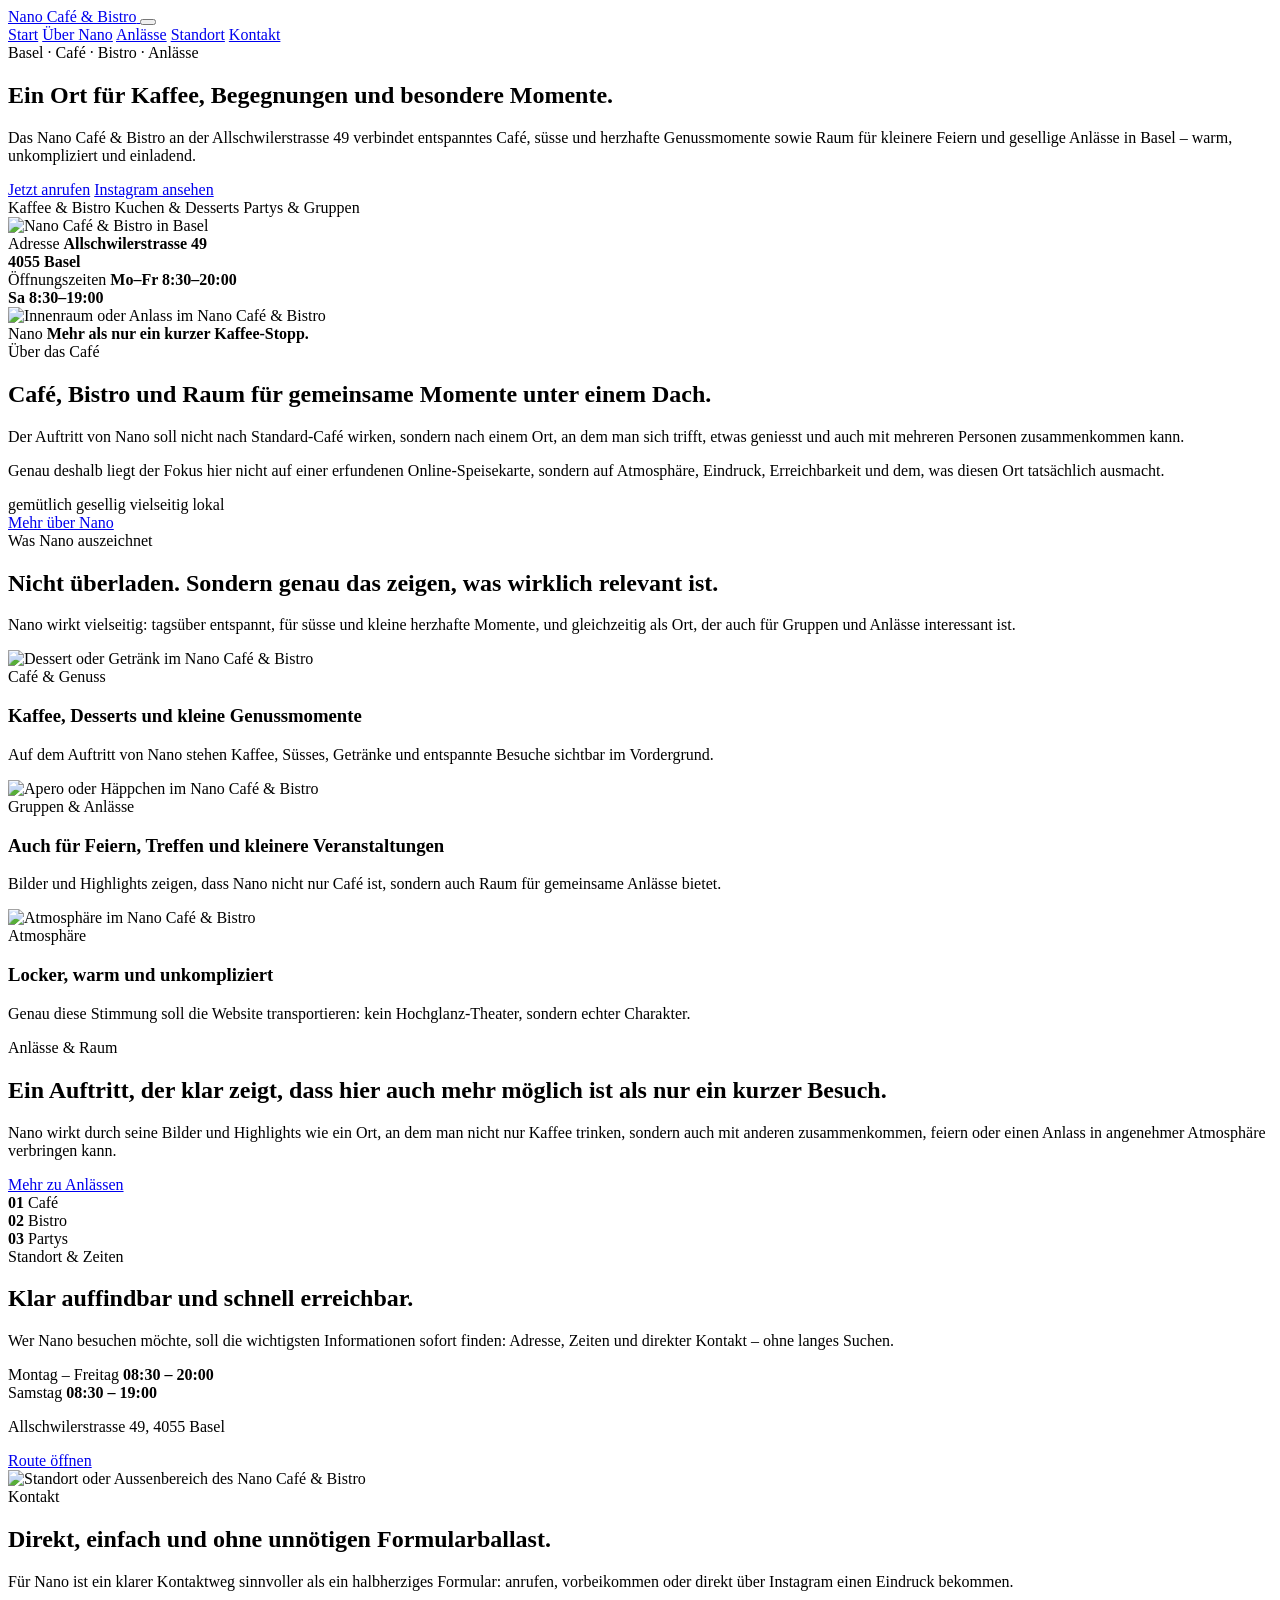
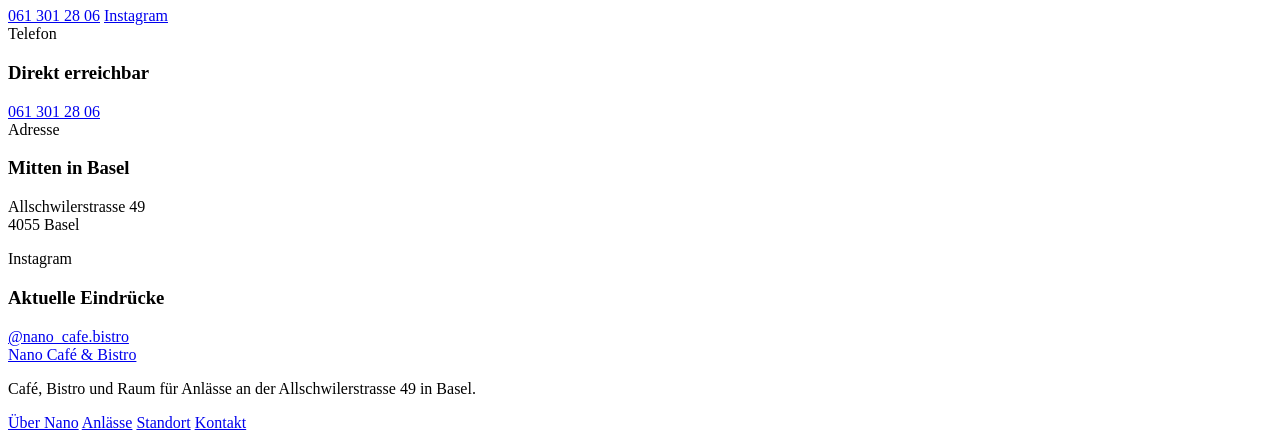
==== index.html @ 384fc97f "Create index.html" ====
<!DOCTYPE html>
<html lang="de">
<head>
  <meta charset="UTF-8" />
  <meta name="viewport" content="width=device-width, initial-scale=1.0" />
  <title>Nano Café & Bistro Basel</title>
  <meta
    name="description"
    content="Nano Café & Bistro in Basel – Café, Bistro, Desserts und Raum für Anlässe an der Allschwilerstrasse 49."
  />
  <link rel="stylesheet" href="./style.css" />
</head>
<body>
  <header class="site-header">
    <div class="container nav-shell">
      <a href="./index.html" class="brand">
        <span class="brand-dot"></span>
        <span>Nano Café & Bistro</span>
      </a>

      <button class="nav-toggle" aria-label="Navigation öffnen" aria-expanded="false">
        <span></span>
        <span></span>
      </button>

      <nav class="site-nav">
        <a href="./index.html" class="active">Start</a>
        <a href="./about.html">Über Nano</a>
        <a href="./menu.html">Anlässe</a>
        <a href="#location">Standort</a>
        <a href="#contact">Kontakt</a>
      </nav>
    </div>
  </header>

  <main>
    <section class="hero hero-nano">
      <div class="hero-glow glow-left"></div>
      <div class="hero-glow glow-right"></div>

      <div class="container hero-grid">
        <div class="hero-copy">
          <span class="eyebrow reveal" data-reveal="fade-up">Basel · Café · Bistro · Anlässe</span>

          <h1 class="reveal" data-reveal="fade-up" data-delay="80">
            Ein Ort für Kaffee, Begegnungen und besondere Momente.
          </h1>

          <p class="hero-text reveal" data-reveal="fade-up" data-delay="160">
            Das Nano Café & Bistro an der Allschwilerstrasse 49 verbindet entspanntes Café,
            süsse und herzhafte Genussmomente sowie Raum für kleinere Feiern und gesellige Anlässe
            in Basel – warm, unkompliziert und einladend.
          </p>

          <div class="hero-actions reveal" data-reveal="fade-up" data-delay="240">
            <a href="tel:+41613012806" class="btn btn-primary">Jetzt anrufen</a>
            <a href="https://www.instagram.com/nano_cafe.bistro/" target="_blank" rel="noopener noreferrer" class="btn btn-secondary">Instagram ansehen</a>
          </div>

          <div class="hero-tags">
            <span class="hero-tag reveal" data-reveal="fade-up" data-delay="320">Kaffee & Bistro</span>
            <span class="hero-tag reveal" data-reveal="fade-up" data-delay="390">Kuchen & Desserts</span>
            <span class="hero-tag reveal" data-reveal="fade-up" data-delay="460">Partys & Gruppen</span>
          </div>
        </div>

        <div class="hero-stage reveal" data-reveal="soft-scale">
          <div class="hero-stage-main">
            <img src="./images/hero.jpg" alt="Nano Café & Bistro in Basel" />
          </div>

          <div class="hero-float hero-float-top reveal" data-reveal="fade-up" data-delay="220">
            <span class="mini-label">Adresse</span>
            <strong>Allschwilerstrasse 49<br />4055 Basel</strong>
          </div>

          <div class="hero-float hero-float-bottom reveal" data-reveal="fade-up" data-delay="320">
            <span class="mini-label">Öffnungszeiten</span>
            <strong>Mo–Fr 8:30–20:00<br />Sa 8:30–19:00</strong>
          </div>
        </div>
      </div>
    </section>

    <section class="section">
      <div class="container split-grid">
        <div class="media-stack reveal" data-reveal="wipe-up">
          <div class="media-frame media-frame-large">
            <img src="./images/about.jpg" alt="Innenraum oder Anlass im Nano Café & Bistro" />
          </div>
          <div class="media-card">
            <span class="mini-label">Nano</span>
            <strong>Mehr als nur ein kurzer Kaffee-Stopp.</strong>
          </div>
        </div>

        <div class="section-copy">
          <span class="section-label reveal" data-reveal="fade-up">Über das Café</span>
          <h2 class="reveal" data-reveal="fade-up" data-delay="80">
            Café, Bistro und Raum für gemeinsame Momente unter einem Dach.
          </h2>

          <p class="reveal" data-reveal="fade-up" data-delay="160">
            Der Auftritt von Nano soll nicht nach Standard-Café wirken, sondern nach einem Ort,
            an dem man sich trifft, etwas geniesst und auch mit mehreren Personen zusammenkommen kann.
          </p>

          <p class="reveal" data-reveal="fade-up" data-delay="240">
            Genau deshalb liegt der Fokus hier nicht auf einer erfundenen Online-Speisekarte,
            sondern auf Atmosphäre, Eindruck, Erreichbarkeit und dem, was diesen Ort tatsächlich ausmacht.
          </p>

          <div class="tag-row">
            <span class="tag reveal" data-reveal="fade-up" data-delay="300">gemütlich</span>
            <span class="tag reveal" data-reveal="fade-up" data-delay="360">gesellig</span>
            <span class="tag reveal" data-reveal="fade-up" data-delay="420">vielseitig</span>
            <span class="tag reveal" data-reveal="fade-up" data-delay="480">lokal</span>
          </div>

          <a href="./about.html" class="text-link reveal" data-reveal="fade-up" data-delay="540">Mehr über Nano</a>
        </div>
      </div>
    </section>

    <section class="section section-soft">
      <div class="container">
        <div class="section-head">
          <span class="section-label reveal" data-reveal="fade-up">Was Nano auszeichnet</span>
          <h2 class="reveal" data-reveal="fade-up" data-delay="80">
            Nicht überladen. Sondern genau das zeigen, was wirklich relevant ist.
          </h2>
          <p class="reveal" data-reveal="fade-up" data-delay="160">
            Nano wirkt vielseitig: tagsüber entspannt, für süsse und kleine herzhafte Momente,
            und gleichzeitig als Ort, der auch für Gruppen und Anlässe interessant ist.
          </p>
        </div>

        <div class="feature-grid">
          <article class="feature-card reveal" data-reveal="fade-up" data-delay="60">
            <div class="feature-image">
              <img src="./images/menu-1.jpg" alt="Dessert oder Getränk im Nano Café & Bistro" />
            </div>
            <div class="feature-body">
              <span class="mini-label">Café & Genuss</span>
              <h3>Kaffee, Desserts und kleine Genussmomente</h3>
              <p>
                Auf dem Auftritt von Nano stehen Kaffee, Süsses, Getränke und entspannte Besuche sichtbar im Vordergrund.
              </p>
            </div>
          </article>

          <article class="feature-card feature-card-large reveal" data-reveal="fade-up" data-delay="160">
            <div class="feature-image">
              <img src="./images/menu-2.jpg" alt="Apero oder Häppchen im Nano Café & Bistro" />
            </div>
            <div class="feature-body">
              <span class="mini-label">Gruppen & Anlässe</span>
              <h3>Auch für Feiern, Treffen und kleinere Veranstaltungen</h3>
              <p>
                Bilder und Highlights zeigen, dass Nano nicht nur Café ist, sondern auch Raum für gemeinsame Anlässe bietet.
              </p>
            </div>
          </article>

          <article class="feature-card reveal" data-reveal="fade-up" data-delay="260">
            <div class="feature-image">
              <img src="./images/menu-3.jpg" alt="Atmosphäre im Nano Café & Bistro" />
            </div>
            <div class="feature-body">
              <span class="mini-label">Atmosphäre</span>
              <h3>Locker, warm und unkompliziert</h3>
              <p>
                Genau diese Stimmung soll die Website transportieren: kein Hochglanz-Theater, sondern echter Charakter.
              </p>
            </div>
          </article>
        </div>
      </div>
    </section>

    <section class="section">
      <div class="container editorial-panel reveal" data-reveal="wipe-up">
        <div class="editorial-copy">
          <span class="section-label">Anlässe & Raum</span>
          <h2>Ein Auftritt, der klar zeigt, dass hier auch mehr möglich ist als nur ein kurzer Besuch.</h2>
          <p>
            Nano wirkt durch seine Bilder und Highlights wie ein Ort, an dem man nicht nur Kaffee trinken,
            sondern auch mit anderen zusammenkommen, feiern oder einen Anlass in angenehmer Atmosphäre verbringen kann.
          </p>
          <a href="./menu.html" class="btn btn-primary">Mehr zu Anlässen</a>
        </div>

        <div class="editorial-stats">
          <div class="stat-box">
            <strong>01</strong>
            <span>Café</span>
          </div>
          <div class="stat-box">
            <strong>02</strong>
            <span>Bistro</span>
          </div>
          <div class="stat-box">
            <strong>03</strong>
            <span>Partys</span>
          </div>
        </div>
      </div>
    </section>

    <section class="section section-dark" id="location">
      <div class="container location-grid">
        <div class="location-copy">
          <span class="section-label light reveal" data-reveal="fade-up">Standort & Zeiten</span>
          <h2 class="reveal" data-reveal="fade-up" data-delay="80">
            Klar auffindbar und schnell erreichbar.
          </h2>

          <p class="reveal" data-reveal="fade-up" data-delay="160">
            Wer Nano besuchen möchte, soll die wichtigsten Informationen sofort finden:
            Adresse, Zeiten und direkter Kontakt – ohne langes Suchen.
          </p>

          <div class="hours-card reveal" data-reveal="fade-up" data-delay="240">
            <div class="hours-row">
              <span>Montag – Freitag</span>
              <strong>08:30 – 20:00</strong>
            </div>
            <div class="hours-row">
              <span>Samstag</span>
              <strong>08:30 – 19:00</strong>
            </div>
          </div>

          <p class="location-address reveal" data-reveal="fade-up" data-delay="320">
            Allschwilerstrasse 49, 4055 Basel
          </p>

          <div class="hero-actions reveal" data-reveal="fade-up" data-delay="400">
            <a
              href="https://www.google.com/maps/search/?api=1&query=Allschwilerstrasse%2049%2C%204055%20Basel"
              target="_blank"
              rel="noopener noreferrer"
              class="btn btn-secondary btn-light"
            >
              Route öffnen
            </a>
          </div>
        </div>

        <div class="location-media reveal" data-reveal="wipe-up">
          <img src="./images/location.jpg" alt="Standort oder Aussenbereich des Nano Café & Bistro" />
        </div>
      </div>
    </section>

    <section class="section" id="contact">
      <div class="container contact-grid">
        <div class="section-copy">
          <span class="section-label reveal" data-reveal="fade-up">Kontakt</span>
          <h2 class="reveal" data-reveal="fade-up" data-delay="80">
            Direkt, einfach und ohne unnötigen Formularballast.
          </h2>

          <p class="reveal" data-reveal="fade-up" data-delay="160">
            Für Nano ist ein klarer Kontaktweg sinnvoller als ein halbherziges Formular:
            anrufen, vorbeikommen oder direkt über Instagram einen Eindruck bekommen.
          </p>

          <div class="hero-actions reveal" data-reveal="fade-up" data-delay="240">
            <a href="tel:+41613012806" class="btn btn-primary">061 301 28 06</a>
            <a href="https://www.instagram.com/nano_cafe.bistro/" target="_blank" rel="noopener noreferrer" class="btn btn-secondary">Instagram</a>
          </div>
        </div>

        <div class="contact-boxes">
          <article class="contact-box reveal" data-reveal="fade-up" data-delay="100">
            <span class="mini-label">Telefon</span>
            <h3>Direkt erreichbar</h3>
            <a href="tel:+41613012806">061 301 28 06</a>
          </article>

          <article class="contact-box reveal" data-reveal="fade-up" data-delay="200">
            <span class="mini-label">Adresse</span>
            <h3>Mitten in Basel</h3>
            <p>Allschwilerstrasse 49<br />4055 Basel</p>
          </article>

          <article class="contact-box reveal" data-reveal="fade-up" data-delay="300">
            <span class="mini-label">Instagram</span>
            <h3>Aktuelle Eindrücke</h3>
            <a href="https://www.instagram.com/nano_cafe.bistro/" target="_blank" rel="noopener noreferrer">@nano_cafe.bistro</a>
          </article>
        </div>
      </div>
    </section>
  </main>

  <footer class="site-footer">
    <div class="container footer-grid">
      <div>
        <a href="./index.html" class="brand footer-brand">
          <span class="brand-dot"></span>
          <span>Nano Café & Bistro</span>
        </a>
        <p>
          Café, Bistro und Raum für Anlässe an der Allschwilerstrasse 49 in Basel.
        </p>
      </div>

      <div class="footer-links">
        <a href="./about.html">Über Nano</a>
        <a href="./menu.html">Anlässe</a>
        <a href="#location">Standort</a>
        <a href="#contact">Kontakt</a>
      </div>
    </div>
  </footer>

  <script src="./script.js"></script>
</body>
</html>
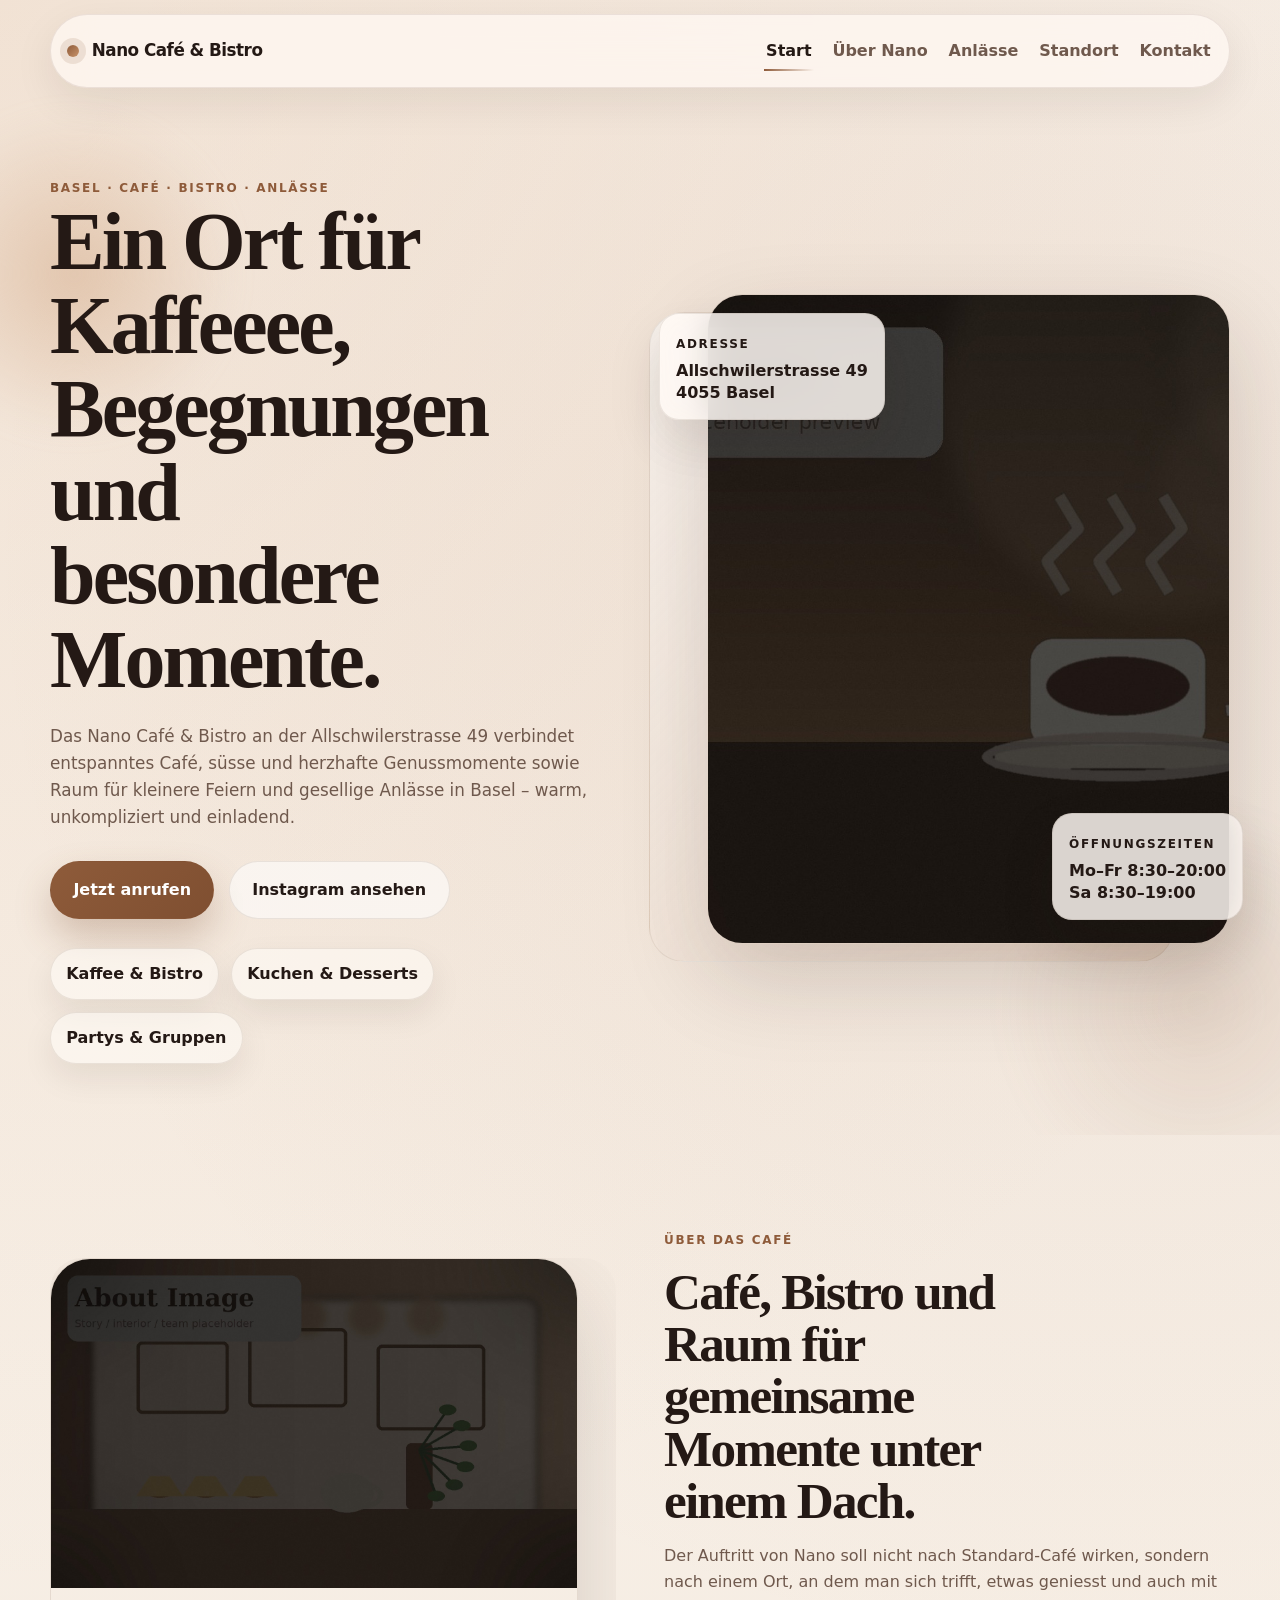
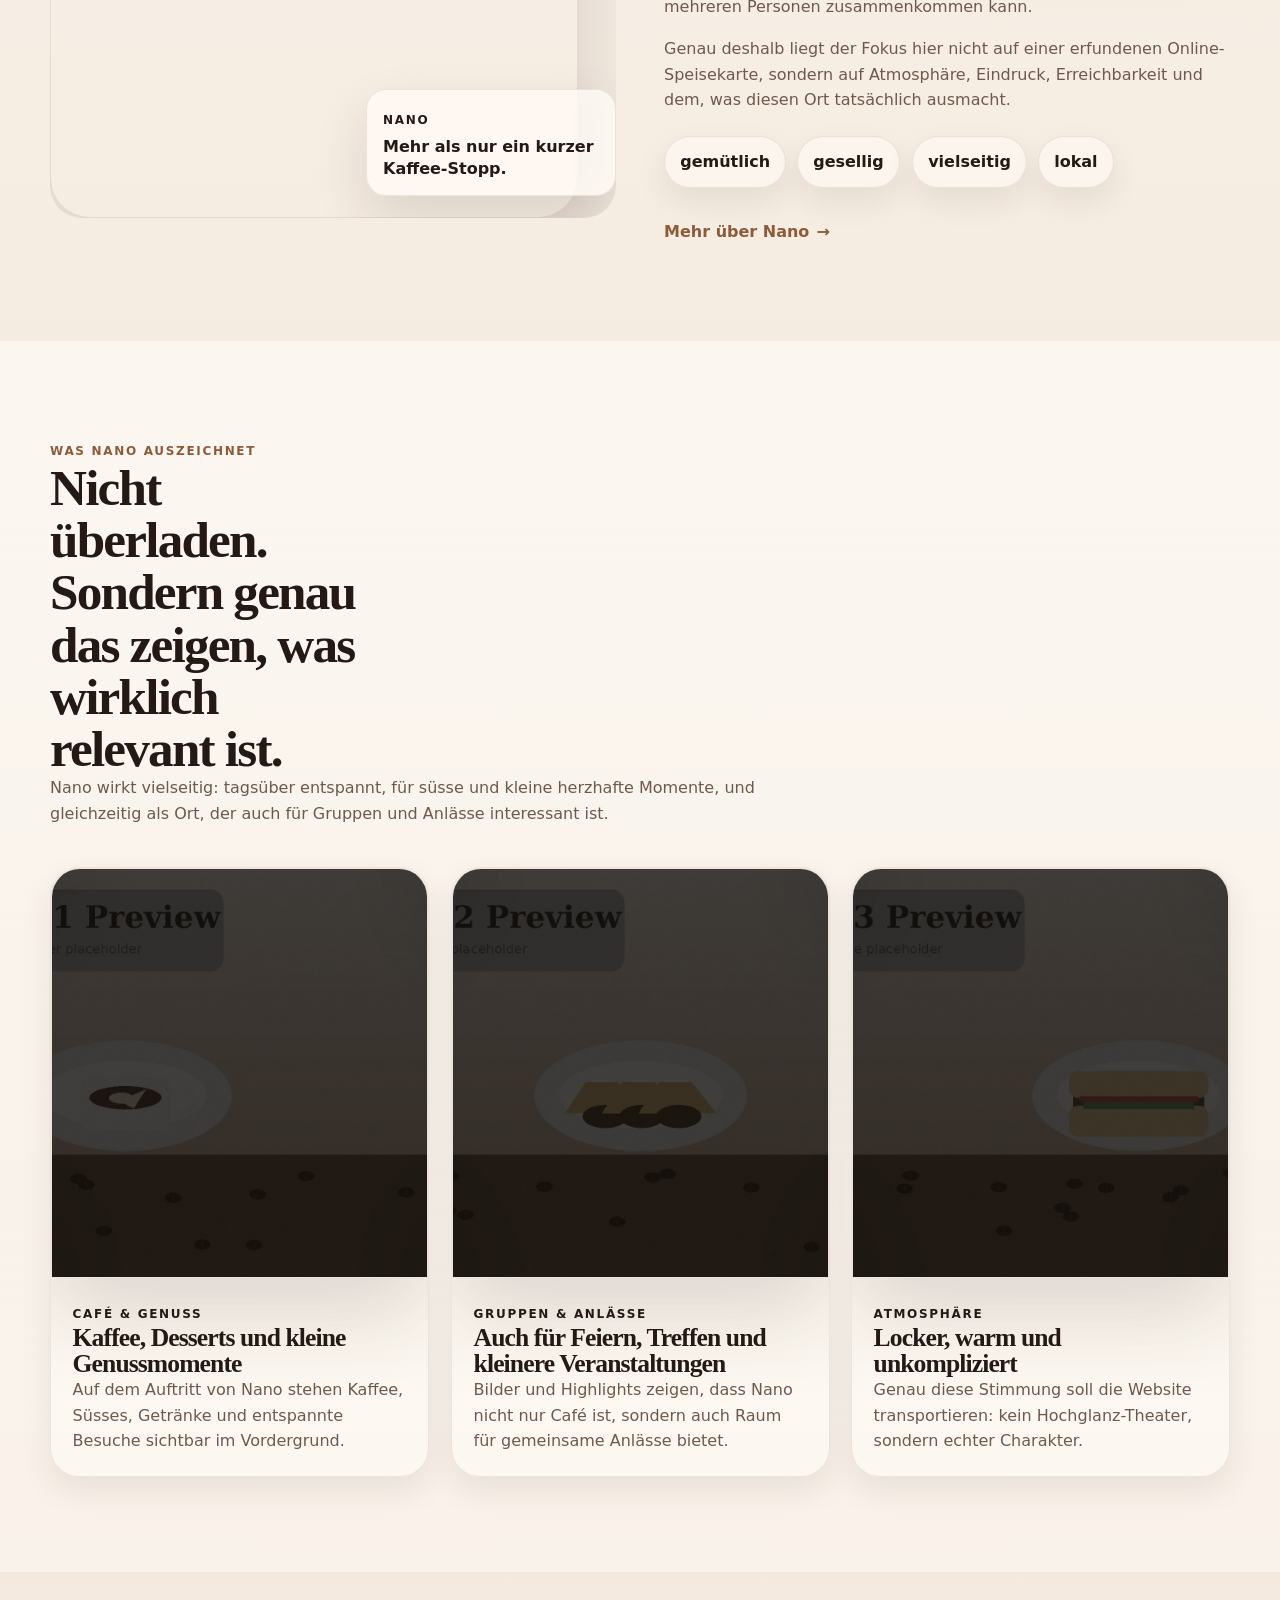
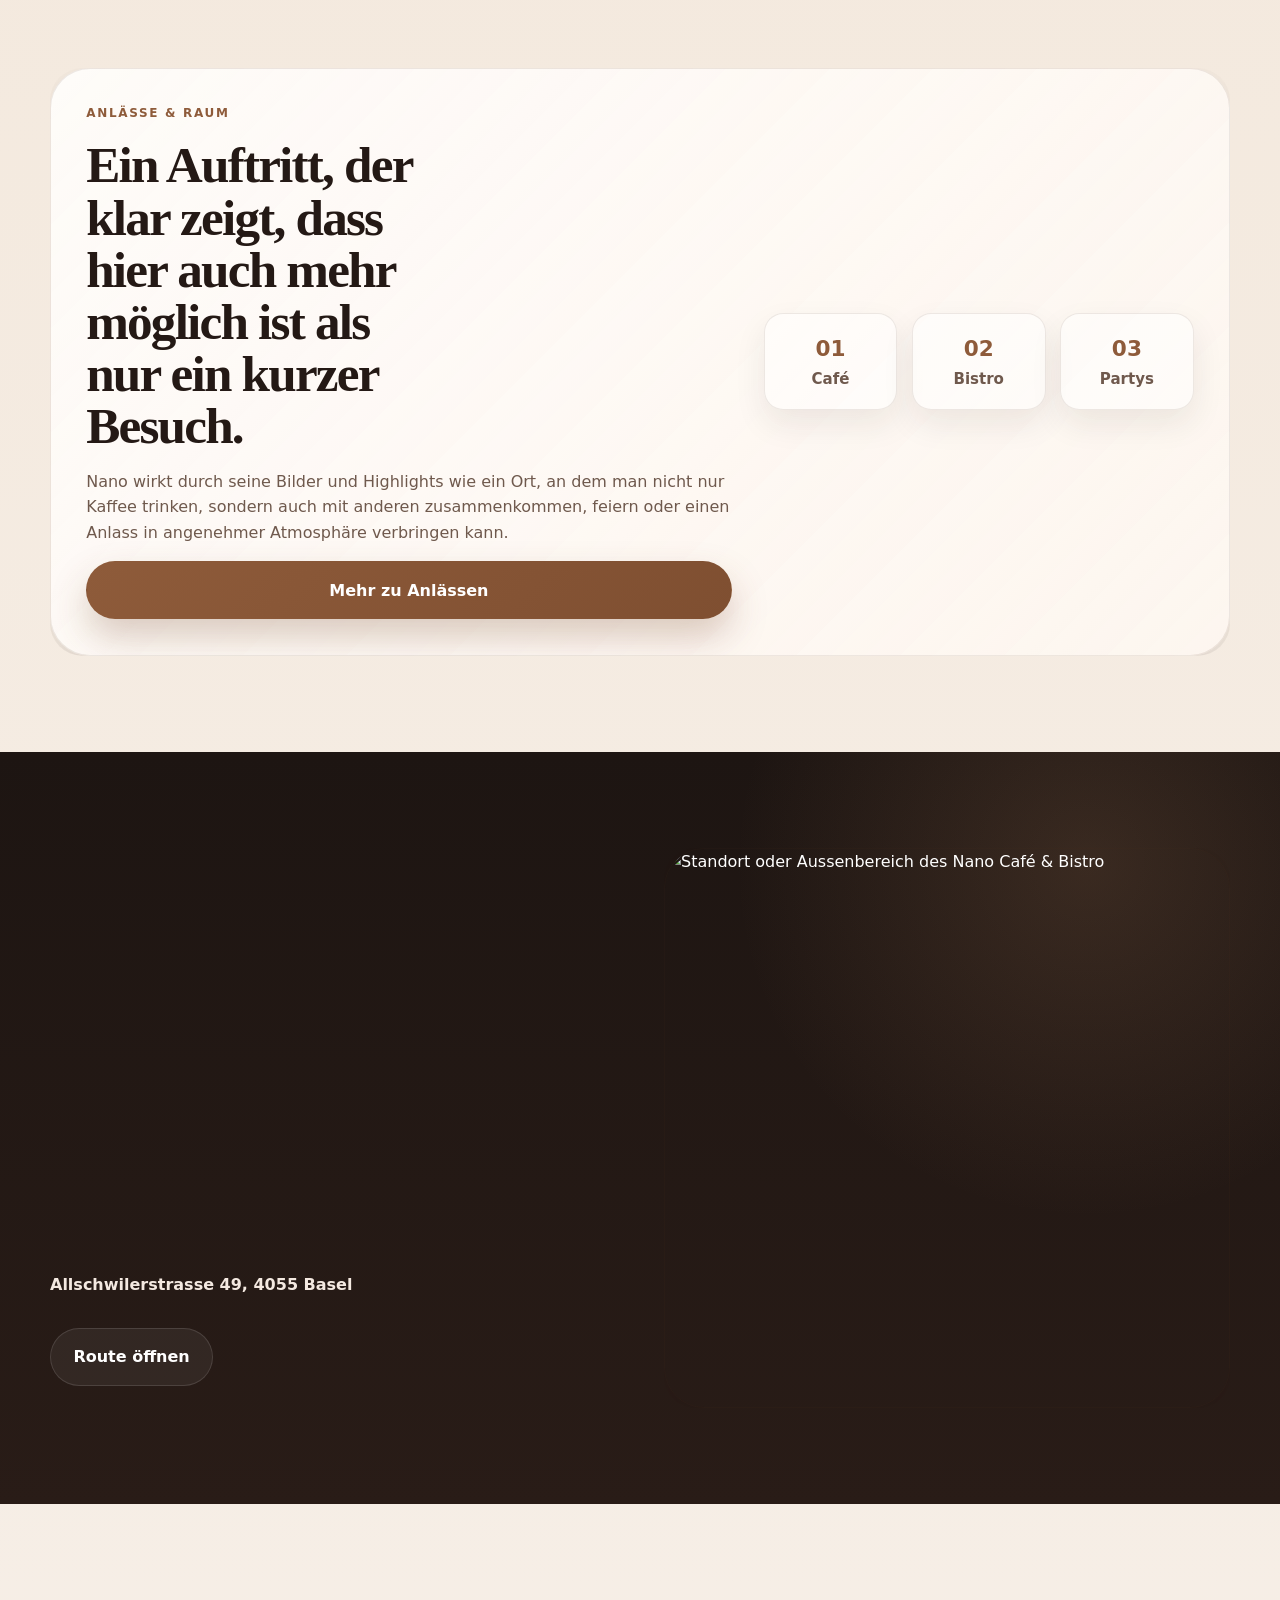
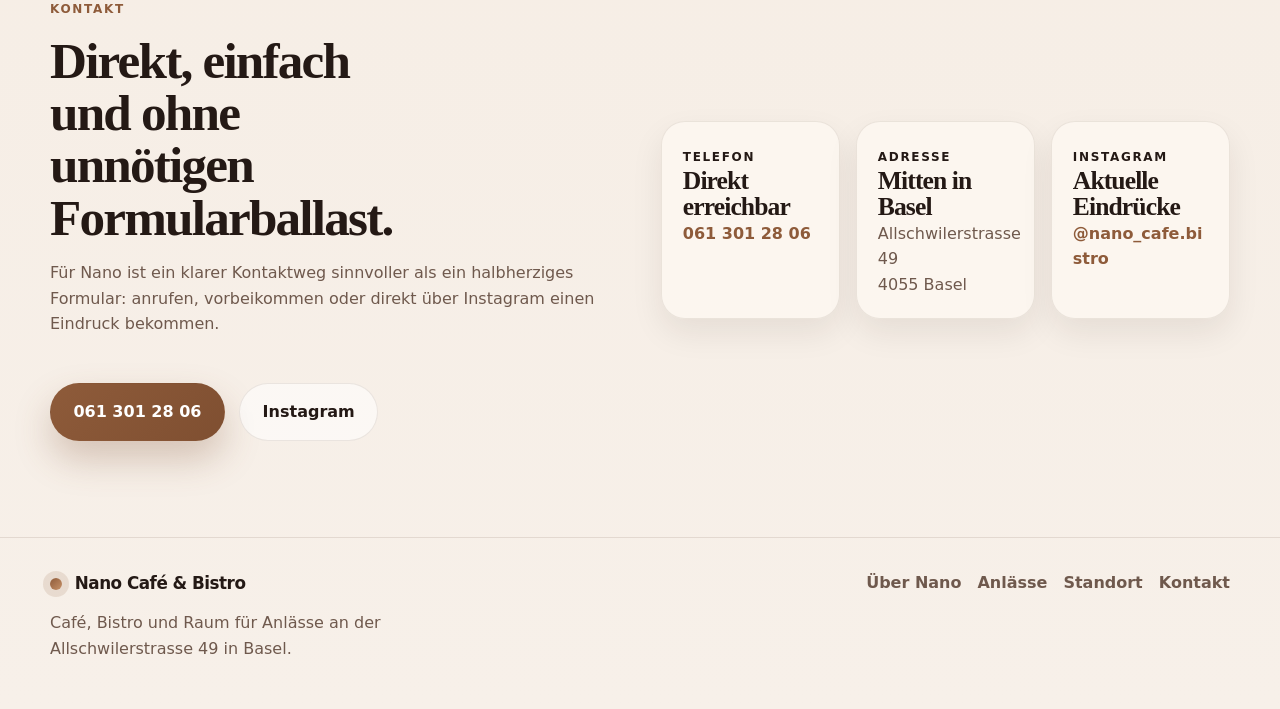
==== commit 98b3c52b: "Update index.html" ====
--- a/index.html
+++ b/index.html
@@ -43,7 +43,7 @@
           <span class="eyebrow reveal" data-reveal="fade-up">Basel · Café · Bistro · Anlässe</span>
 
           <h1 class="reveal" data-reveal="fade-up" data-delay="80">
-            Ein Ort für Kaffee, Begegnungen und besondere Momente.
+            Ein Ort für Kaffeeee, Begegnungen und besondere Momente.
           </h1>
 
           <p class="hero-text reveal" data-reveal="fade-up" data-delay="160">
--- a/style.css
+++ b/style.css
@@ -0,0 +1,931 @@
+:root {
+  --bg: #f5eee7;
+  --bg-soft: #efe2d5;
+  --surface: rgba(255, 249, 244, 0.72);
+  --surface-strong: rgba(255, 252, 248, 0.92);
+  --surface-dark: #1d1512;
+  --surface-dark-2: #291c17;
+  --text: #241915;
+  --text-soft: #6f594d;
+  --text-light: rgba(255, 244, 238, 0.88);
+  --line: rgba(82, 51, 35, 0.12);
+  --line-strong: rgba(82, 51, 35, 0.2);
+  --accent: #8e5b3a;
+  --accent-2: #c79269;
+  --accent-3: #efd4bd;
+  --white: #ffffff;
+  --shadow-sm: 0 14px 32px rgba(43, 24, 16, 0.08);
+  --shadow-md: 0 24px 54px rgba(43, 24, 16, 0.12);
+  --shadow-lg: 0 34px 90px rgba(43, 24, 16, 0.16);
+  --radius-sm: 1rem;
+  --radius-md: 1.4rem;
+  --radius-lg: 2rem;
+  --radius-xl: 2.5rem;
+  --container: 1180px;
+  --ease: cubic-bezier(.22, .61, .36, 1);
+}
+
+*,
+*::before,
+*::after {
+  box-sizing: border-box;
+}
+
+html {
+  scroll-behavior: smooth;
+}
+
+body {
+  margin: 0;
+  font-family: Inter, system-ui, -apple-system, BlinkMacSystemFont, "Segoe UI", sans-serif;
+  color: var(--text);
+  background:
+    radial-gradient(circle at top left, rgba(219, 180, 147, 0.3), transparent 28%),
+    radial-gradient(circle at 86% 10%, rgba(151, 93, 57, 0.1), transparent 22%),
+    linear-gradient(180deg, #fbf6f0 0%, #f3e8dc 48%, #f7f0e9 100%);
+  line-height: 1.6;
+  overflow-x: hidden;
+}
+
+img {
+  display: block;
+  max-width: 100%;
+}
+
+a {
+  color: inherit;
+  text-decoration: none;
+}
+
+button {
+  font: inherit;
+}
+
+.container {
+  width: min(calc(100% - 2rem), var(--container));
+  margin-inline: auto;
+}
+
+.section {
+  padding: 6rem 0;
+}
+
+.section-soft {
+  background:
+    linear-gradient(180deg, rgba(255, 255, 255, 0.34), rgba(255, 255, 255, 0.08)),
+    rgba(255, 250, 245, 0.42);
+}
+
+.section-dark {
+  color: var(--white);
+  background:
+    radial-gradient(circle at 85% 15%, rgba(199, 146, 105, 0.16), transparent 28%),
+    linear-gradient(180deg, var(--surface-dark) 0%, var(--surface-dark-2) 100%);
+}
+
+h1,
+h2,
+h3 {
+  margin: 0;
+  font-family: Georgia, "Times New Roman", serif;
+  letter-spacing: -0.035em;
+  line-height: 1.02;
+}
+
+h1 {
+  font-size: clamp(3rem, 6.4vw, 5.9rem);
+  max-width: 10ch;
+}
+
+h2 {
+  font-size: clamp(2.1rem, 4vw, 3.3rem);
+  max-width: 13ch;
+}
+
+h3 {
+  font-size: clamp(1.25rem, 2vw, 1.65rem);
+}
+
+p {
+  margin: 0;
+  color: var(--text-soft);
+}
+
+.section-dark p {
+  color: var(--text-light);
+}
+
+.eyebrow,
+.section-label,
+.mini-label {
+  display: inline-flex;
+  align-items: center;
+  gap: 0.5rem;
+  text-transform: uppercase;
+  letter-spacing: 0.14em;
+  font-weight: 800;
+  font-size: 0.75rem;
+}
+
+.eyebrow,
+.section-label {
+  color: var(--accent);
+}
+
+.section-label.light {
+  color: var(--accent-3);
+}
+
+.text-link {
+  display: inline-flex;
+  align-items: center;
+  gap: 0.45rem;
+  margin-top: 0.95rem;
+  font-weight: 700;
+  color: var(--accent);
+  transition: gap 220ms var(--ease), color 220ms var(--ease);
+}
+
+.text-link::after {
+  content: "→";
+}
+
+.text-link:hover {
+  gap: 0.7rem;
+}
+
+.site-header {
+  position: sticky;
+  top: 0;
+  z-index: 1000;
+  padding-top: 0.85rem;
+}
+
+.nav-shell {
+  position: relative;
+  display: flex;
+  align-items: center;
+  justify-content: space-between;
+  gap: 1rem;
+  min-height: 74px;
+  padding: 0.9rem 1rem;
+  background: rgba(255, 249, 243, 0.74);
+  border: 1px solid rgba(88, 56, 39, 0.1);
+  border-radius: 999px;
+  backdrop-filter: blur(18px);
+  box-shadow: 0 14px 40px rgba(43, 24, 16, 0.08);
+  transition: background 220ms var(--ease), box-shadow 220ms var(--ease), border-color 220ms var(--ease);
+}
+
+.site-header.is-scrolled .nav-shell {
+  background: rgba(255, 249, 243, 0.9);
+  box-shadow: 0 18px 44px rgba(43, 24, 16, 0.12);
+  border-color: rgba(88, 56, 39, 0.14);
+}
+
+.brand {
+  display: inline-flex;
+  align-items: center;
+  gap: 0.8rem;
+  font-weight: 800;
+  letter-spacing: -0.03em;
+  font-size: 1.05rem;
+  flex-shrink: 0;
+}
+
+.brand-dot {
+  width: 12px;
+  height: 12px;
+  border-radius: 999px;
+  background: linear-gradient(135deg, var(--accent), var(--accent-2));
+  box-shadow: 0 0 0 7px rgba(142, 91, 58, 0.14);
+}
+
+.site-nav {
+  display: flex;
+  align-items: center;
+  gap: 1rem;
+}
+
+.site-nav a {
+  position: relative;
+  padding: 0.35rem 0.15rem;
+  color: var(--text-soft);
+  font-weight: 600;
+  transition: color 220ms var(--ease);
+}
+
+.site-nav a::after {
+  content: "";
+  position: absolute;
+  left: 0;
+  right: 0;
+  bottom: -0.15rem;
+  height: 2px;
+  background: linear-gradient(90deg, var(--accent), transparent);
+  transform: scaleX(0);
+  transform-origin: left;
+  transition: transform 260ms var(--ease);
+}
+
+.site-nav a:hover,
+.site-nav a.active {
+  color: var(--text);
+}
+
+.site-nav a:hover::after,
+.site-nav a.active::after {
+  transform: scaleX(1);
+}
+
+.nav-toggle {
+  display: none;
+  width: 48px;
+  height: 48px;
+  border-radius: 999px;
+  border: 1px solid rgba(82, 51, 35, 0.12);
+  background: rgba(255, 255, 255, 0.55);
+  align-items: center;
+  justify-content: center;
+  flex-direction: column;
+  gap: 5px;
+  cursor: pointer;
+}
+
+.nav-toggle span {
+  width: 18px;
+  height: 2px;
+  background: var(--text);
+  transition: transform 240ms var(--ease), opacity 240ms var(--ease);
+}
+
+.nav-toggle.is-active span:first-child {
+  transform: translateY(3.5px) rotate(45deg);
+}
+
+.nav-toggle.is-active span:last-child {
+  transform: translateY(-3.5px) rotate(-45deg);
+}
+
+.hero {
+  position: relative;
+  padding: 5.4rem 0 4.5rem;
+  overflow: clip;
+}
+
+.hero-glow {
+  position: absolute;
+  border-radius: 999px;
+  filter: blur(14px);
+  pointer-events: none;
+}
+
+.glow-left {
+  width: 340px;
+  height: 340px;
+  top: 1rem;
+  left: -6rem;
+  background: radial-gradient(circle, rgba(214, 175, 143, 0.58), transparent 68%);
+}
+
+.glow-right {
+  width: 420px;
+  height: 420px;
+  right: -8rem;
+  bottom: -5rem;
+  background: radial-gradient(circle, rgba(142, 91, 58, 0.14), transparent 68%);
+}
+
+.hero-grid,
+.split-grid,
+.location-grid,
+.contact-grid {
+  display: grid;
+  grid-template-columns: repeat(2, minmax(0, 1fr));
+  gap: 2.4rem;
+  align-items: center;
+}
+
+.hero-text {
+  max-width: 64ch;
+  margin-top: 1.4rem;
+  font-size: 1.05rem;
+}
+
+.hero-actions {
+  display: flex;
+  flex-wrap: wrap;
+  gap: 0.9rem;
+  margin-top: 1.9rem;
+}
+
+.btn {
+  position: relative;
+  display: inline-flex;
+  align-items: center;
+  justify-content: center;
+  min-height: 54px;
+  padding: 0.95rem 1.4rem;
+  border-radius: 999px;
+  font-weight: 800;
+  border: 1px solid transparent;
+  overflow: hidden;
+  isolation: isolate;
+  transition:
+    transform 240ms var(--ease),
+    box-shadow 240ms var(--ease),
+    border-color 240ms var(--ease),
+    background 240ms var(--ease);
+}
+
+.btn::before {
+  content: "";
+  position: absolute;
+  inset: 0;
+  z-index: -1;
+  transform: translateX(-100%);
+  transition: transform 420ms var(--ease);
+}
+
+.btn:hover {
+  transform: translateY(-3px) scale(1.03);
+}
+
+.btn:hover::before {
+  transform: translateX(0);
+}
+
+.btn-primary {
+  color: var(--white);
+  background: linear-gradient(135deg, var(--accent) 0%, #7f4f31 100%);
+  box-shadow: 0 18px 36px rgba(127, 79, 49, 0.28);
+}
+
+.btn-primary::before {
+  background: linear-gradient(135deg, #b2734a 0%, #8a5534 100%);
+}
+
+.btn-primary:hover {
+  box-shadow: 0 24px 44px rgba(127, 79, 49, 0.34);
+}
+
+.btn-secondary {
+  color: var(--text);
+  background: rgba(255, 255, 255, 0.56);
+  border-color: rgba(82, 51, 35, 0.1);
+  backdrop-filter: blur(12px);
+}
+
+.btn-secondary::before {
+  background: linear-gradient(135deg, rgba(199, 146, 105, 0.28), rgba(255, 255, 255, 0.45));
+}
+
+.btn-light {
+  color: var(--white);
+  background: rgba(255, 255, 255, 0.06);
+  border-color: rgba(255, 255, 255, 0.12);
+}
+
+.btn-light::before {
+  background: linear-gradient(135deg, rgba(239, 212, 189, 0.14), rgba(255, 255, 255, 0.08));
+}
+
+.hero-tags {
+  display: flex;
+  flex-wrap: wrap;
+  gap: 0.75rem;
+  margin-top: 1.8rem;
+}
+
+.hero-tag,
+.tag {
+  padding: 0.75rem 0.95rem;
+  border-radius: 999px;
+  background: rgba(255, 251, 247, 0.58);
+  border: 1px solid rgba(82, 51, 35, 0.1);
+  box-shadow: var(--shadow-sm);
+  font-weight: 700;
+}
+
+.hero-stage {
+  position: relative;
+  min-height: 650px;
+}
+
+.hero-stage-main {
+  position: absolute;
+  inset: 0 0 0 3rem;
+  overflow: hidden;
+  border-radius: 2.2rem;
+  box-shadow: var(--shadow-lg);
+  border: 1px solid rgba(82, 51, 35, 0.1);
+}
+
+.hero-stage-main img {
+  width: 100%;
+  height: 100%;
+  object-fit: cover;
+  transition: transform 850ms var(--ease);
+}
+
+.hero-stage:hover .hero-stage-main img {
+  transform: scale(1.05);
+}
+
+.hero-stage::before {
+  content: "";
+  position: absolute;
+  inset: 1.1rem 3.5rem -1.1rem -0.6rem;
+  border-radius: 2.2rem;
+  background: linear-gradient(135deg, rgba(255, 255, 255, 0.55), rgba(199, 146, 105, 0.16));
+  border: 1px solid rgba(82, 51, 35, 0.08);
+  z-index: -1;
+}
+
+.hero-float,
+.media-card {
+  position: absolute;
+  max-width: 250px;
+  padding: 1rem 1rem 0.95rem;
+  border-radius: 1.25rem;
+  background: rgba(255, 250, 245, 0.84);
+  border: 1px solid rgba(82, 51, 35, 0.1);
+  backdrop-filter: blur(16px);
+  box-shadow: var(--shadow-md);
+}
+
+.hero-float strong,
+.media-card strong {
+  display: block;
+  margin-top: 0.3rem;
+  line-height: 1.35;
+}
+
+.hero-float-top {
+  top: 1.2rem;
+  left: 0;
+}
+
+.hero-float-bottom {
+  right: -0.8rem;
+  bottom: 1.5rem;
+}
+
+.section-head {
+  max-width: 760px;
+  margin-bottom: 2.5rem;
+}
+
+.split-grid {
+  gap: 3rem;
+}
+
+.media-stack {
+  position: relative;
+  padding-right: 2.4rem;
+}
+
+.media-frame,
+.location-media,
+.feature-image {
+  overflow: hidden;
+  border-radius: var(--radius-xl);
+  box-shadow: var(--shadow-lg);
+  border: 1px solid rgba(82, 51, 35, 0.1);
+}
+
+.media-frame-large {
+  min-height: 560px;
+}
+
+.media-frame img,
+.location-media img,
+.feature-image img {
+  width: 100%;
+  height: 100%;
+  object-fit: cover;
+  transition: transform 800ms var(--ease);
+}
+
+.media-card {
+  right: 0;
+  bottom: 1.4rem;
+  width: min(260px, 78%);
+}
+
+.section-copy {
+  display: grid;
+  gap: 1rem;
+}
+
+.tag-row {
+  display: flex;
+  flex-wrap: wrap;
+  gap: 0.7rem;
+  margin-top: 0.45rem;
+}
+
+.feature-grid {
+  display: grid;
+  grid-template-columns: repeat(3, minmax(0, 1fr));
+  gap: 1.35rem;
+}
+
+.feature-card,
+.contact-box {
+  position: relative;
+  overflow: hidden;
+  background: rgba(255, 250, 245, 0.64);
+  border: 1px solid rgba(82, 51, 35, 0.1);
+  box-shadow: var(--shadow-sm);
+  transition:
+    transform 320ms var(--ease),
+    box-shadow 320ms var(--ease),
+    border-color 320ms var(--ease),
+    background 320ms var(--ease);
+}
+
+.feature-card::after,
+.contact-box::after {
+  content: "";
+  position: absolute;
+  inset: auto -25% -45% -25%;
+  height: 160px;
+  background: radial-gradient(circle, rgba(199, 146, 105, 0.26), transparent 65%);
+  opacity: 0;
+  transition: opacity 320ms var(--ease);
+  pointer-events: none;
+}
+
+.feature-card:hover,
+.contact-box:hover {
+  transform: translateY(-10px) scale(1.02);
+  box-shadow: var(--shadow-lg);
+  border-color: rgba(82, 51, 35, 0.18);
+  background: rgba(255, 252, 248, 0.92);
+}
+
+.feature-card:hover::after,
+.contact-box:hover::after {
+  opacity: 1;
+}
+
+.feature-card:hover .feature-image img {
+  transform: scale(1.08);
+}
+
+.feature-card {
+  border-radius: 1.8rem;
+}
+
+.feature-card-large {
+  transform: translateY(-14px);
+}
+
+.feature-card-large:hover {
+  transform: translateY(-20px) scale(1.025);
+}
+
+.feature-image {
+  aspect-ratio: 4 / 4.35;
+  border-radius: 1.8rem 1.8rem 0 0;
+}
+
+.feature-body {
+  padding: 1.35rem;
+}
+
+.feature-body-only {
+  min-height: 100%;
+  display: grid;
+  align-content: center;
+  gap: 0.65rem;
+}
+
+.editorial-panel {
+  display: grid;
+  grid-template-columns: 1.2fr 0.8fr;
+  gap: 2rem;
+  align-items: center;
+  padding: 2.2rem;
+  border-radius: var(--radius-xl);
+  background:
+    linear-gradient(135deg, rgba(255, 255, 255, 0.62), rgba(255, 247, 239, 0.42)),
+    rgba(255, 250, 245, 0.68);
+  border: 1px solid rgba(82, 51, 35, 0.1);
+  box-shadow: var(--shadow-md);
+}
+
+.editorial-copy {
+  display: grid;
+  gap: 1rem;
+}
+
+.editorial-stats {
+  display: grid;
+  grid-template-columns: repeat(3, minmax(0, 1fr));
+  gap: 0.9rem;
+}
+
+.stat-box {
+  padding: 1.1rem 0.9rem;
+  border-radius: 1.2rem;
+  background: rgba(255, 255, 255, 0.5);
+  border: 1px solid rgba(82, 51, 35, 0.1);
+  text-align: center;
+  box-shadow: var(--shadow-sm);
+}
+
+.stat-box strong {
+  display: block;
+  font-size: 1.35rem;
+  color: var(--accent);
+}
+
+.stat-box span {
+  color: var(--text-soft);
+  font-weight: 700;
+  font-size: 0.94rem;
+}
+
+.location-grid {
+  gap: 3rem;
+}
+
+.location-media {
+  min-height: 560px;
+}
+
+.location-media:hover img {
+  transform: scale(1.06);
+}
+
+.hours-card {
+  margin-top: 0.5rem;
+  padding: 1.3rem;
+  border-radius: 1.4rem;
+  background: rgba(255, 255, 255, 0.06);
+  border: 1px solid rgba(255, 255, 255, 0.1);
+  box-shadow: inset 0 1px 0 rgba(255, 255, 255, 0.04);
+}
+
+.hours-row {
+  display: flex;
+  align-items: center;
+  justify-content: space-between;
+  gap: 1rem;
+  padding: 0.82rem 0;
+  border-bottom: 1px solid rgba(255, 255, 255, 0.08);
+}
+
+.hours-row:last-child {
+  border-bottom: 0;
+}
+
+.location-address {
+  margin-top: 0.8rem;
+  color: rgba(255, 244, 236, 0.95) !important;
+  font-weight: 700;
+}
+
+.contact-grid {
+  gap: 2.6rem;
+}
+
+.contact-boxes {
+  display: grid;
+  grid-template-columns: repeat(3, minmax(0, 1fr));
+  gap: 1rem;
+}
+
+.contact-box {
+  min-height: 190px;
+  padding: 1.3rem;
+  border-radius: 1.5rem;
+}
+
+.contact-box a {
+  font-weight: 800;
+  color: var(--accent);
+  word-break: break-word;
+}
+
+.page-hero {
+  padding: 7rem 0 3rem;
+}
+
+.page-hero-inner {
+  max-width: 780px;
+  display: grid;
+  gap: 1rem;
+}
+
+.site-footer {
+  padding: 2rem 0 3rem;
+  border-top: 1px solid var(--line);
+}
+
+.footer-grid {
+  display: flex;
+  justify-content: space-between;
+  gap: 2rem;
+  align-items: flex-start;
+}
+
+.footer-grid p {
+  max-width: 42ch;
+  margin-top: 0.8rem;
+}
+
+.footer-links {
+  display: flex;
+  flex-wrap: wrap;
+  gap: 1rem;
+}
+
+.footer-links a {
+  color: var(--text-soft);
+  font-weight: 600;
+  transition: color 220ms var(--ease);
+}
+
+.footer-links a:hover {
+  color: var(--text);
+}
+
+.reveal {
+  opacity: 0;
+  transform: translateY(30px);
+  filter: blur(8px);
+  transition:
+    opacity 760ms var(--ease),
+    transform 760ms var(--ease),
+    filter 760ms var(--ease),
+    clip-path 860ms var(--ease);
+  transition-delay: var(--delay, 0ms);
+  will-change: transform, opacity, filter;
+}
+
+.reveal.in-view {
+  opacity: 1;
+  transform: none;
+  filter: blur(0);
+}
+
+[data-reveal="fade-up"] {
+  transform: translateY(34px);
+}
+
+[data-reveal="soft-scale"] {
+  transform: translateY(24px) scale(0.96);
+}
+
+[data-reveal="wipe-up"] {
+  transform: translateY(24px);
+  clip-path: inset(18% 0 0 0 round 2rem);
+}
+
+[data-reveal="wipe-up"].in-view {
+  clip-path: inset(0 0 0 0 round 2rem);
+}
+
+@media (max-width: 1020px) {
+  .hero-grid,
+  .split-grid,
+  .location-grid,
+  .contact-grid,
+  .feature-grid,
+  .editorial-panel {
+    grid-template-columns: 1fr;
+  }
+
+  .hero-stage {
+    min-height: 520px;
+  }
+
+  .hero-stage-main {
+    inset: 0;
+  }
+
+  .hero-stage::before {
+    inset: 1rem -0.8rem -0.8rem 1rem;
+  }
+
+  .feature-card-large {
+    transform: none;
+  }
+
+  .feature-card-large:hover {
+    transform: translateY(-10px) scale(1.02);
+  }
+
+  .contact-boxes,
+  .editorial-stats {
+    grid-template-columns: 1fr;
+  }
+
+  .media-stack {
+    padding-right: 0;
+  }
+
+  .media-card,
+  .hero-float {
+    position: static;
+    max-width: none;
+    margin-top: 1rem;
+  }
+
+  .media-frame-large,
+  .location-media {
+    min-height: 460px;
+  }
+}
+
+@media (max-width: 760px) {
+  .nav-toggle {
+    display: inline-flex;
+  }
+
+  .site-nav {
+    position: absolute;
+    top: calc(100% + 0.75rem);
+    left: 1rem;
+    right: 1rem;
+    display: grid;
+    gap: 0.2rem;
+    padding: 0.75rem;
+    background: rgba(255, 249, 243, 0.96);
+    border: 1px solid rgba(82, 51, 35, 0.1);
+    border-radius: 1.2rem;
+    backdrop-filter: blur(16px);
+    box-shadow: 0 18px 42px rgba(43, 24, 16, 0.12);
+    opacity: 0;
+    pointer-events: none;
+    transform: translateY(-10px);
+    transition: opacity 240ms var(--ease), transform 240ms var(--ease);
+  }
+
+  .site-nav.is-open {
+    opacity: 1;
+    pointer-events: auto;
+    transform: translateY(0);
+  }
+
+  .site-nav a {
+    padding: 0.8rem 0.55rem;
+    border-radius: 0.9rem;
+  }
+
+  .site-nav a:hover {
+    background: rgba(142, 91, 58, 0.08);
+  }
+
+  h1 {
+    max-width: 12ch;
+  }
+
+  h2 {
+    max-width: 16ch;
+  }
+
+  .hero {
+    padding-top: 4rem;
+  }
+
+  .hero-stage {
+    min-height: 400px;
+  }
+
+  .footer-grid,
+  .footer-links,
+  .hero-tags,
+  .tag-row {
+    flex-direction: column;
+    align-items: flex-start;
+  }
+
+  .section {
+    padding: 4.7rem 0;
+  }
+}
+
+@media (prefers-reduced-motion: reduce) {
+  html {
+    scroll-behavior: auto;
+  }
+
+  *,
+  *::before,
+  *::after {
+    animation: none !important;
+    transition: none !important;
+  }
+
+  .reveal,
+  .reveal.in-view {
+    opacity: 1 !important;
+    transform: none !important;
+    filter: none !important;
+    clip-path: none !important;
+  }
+}
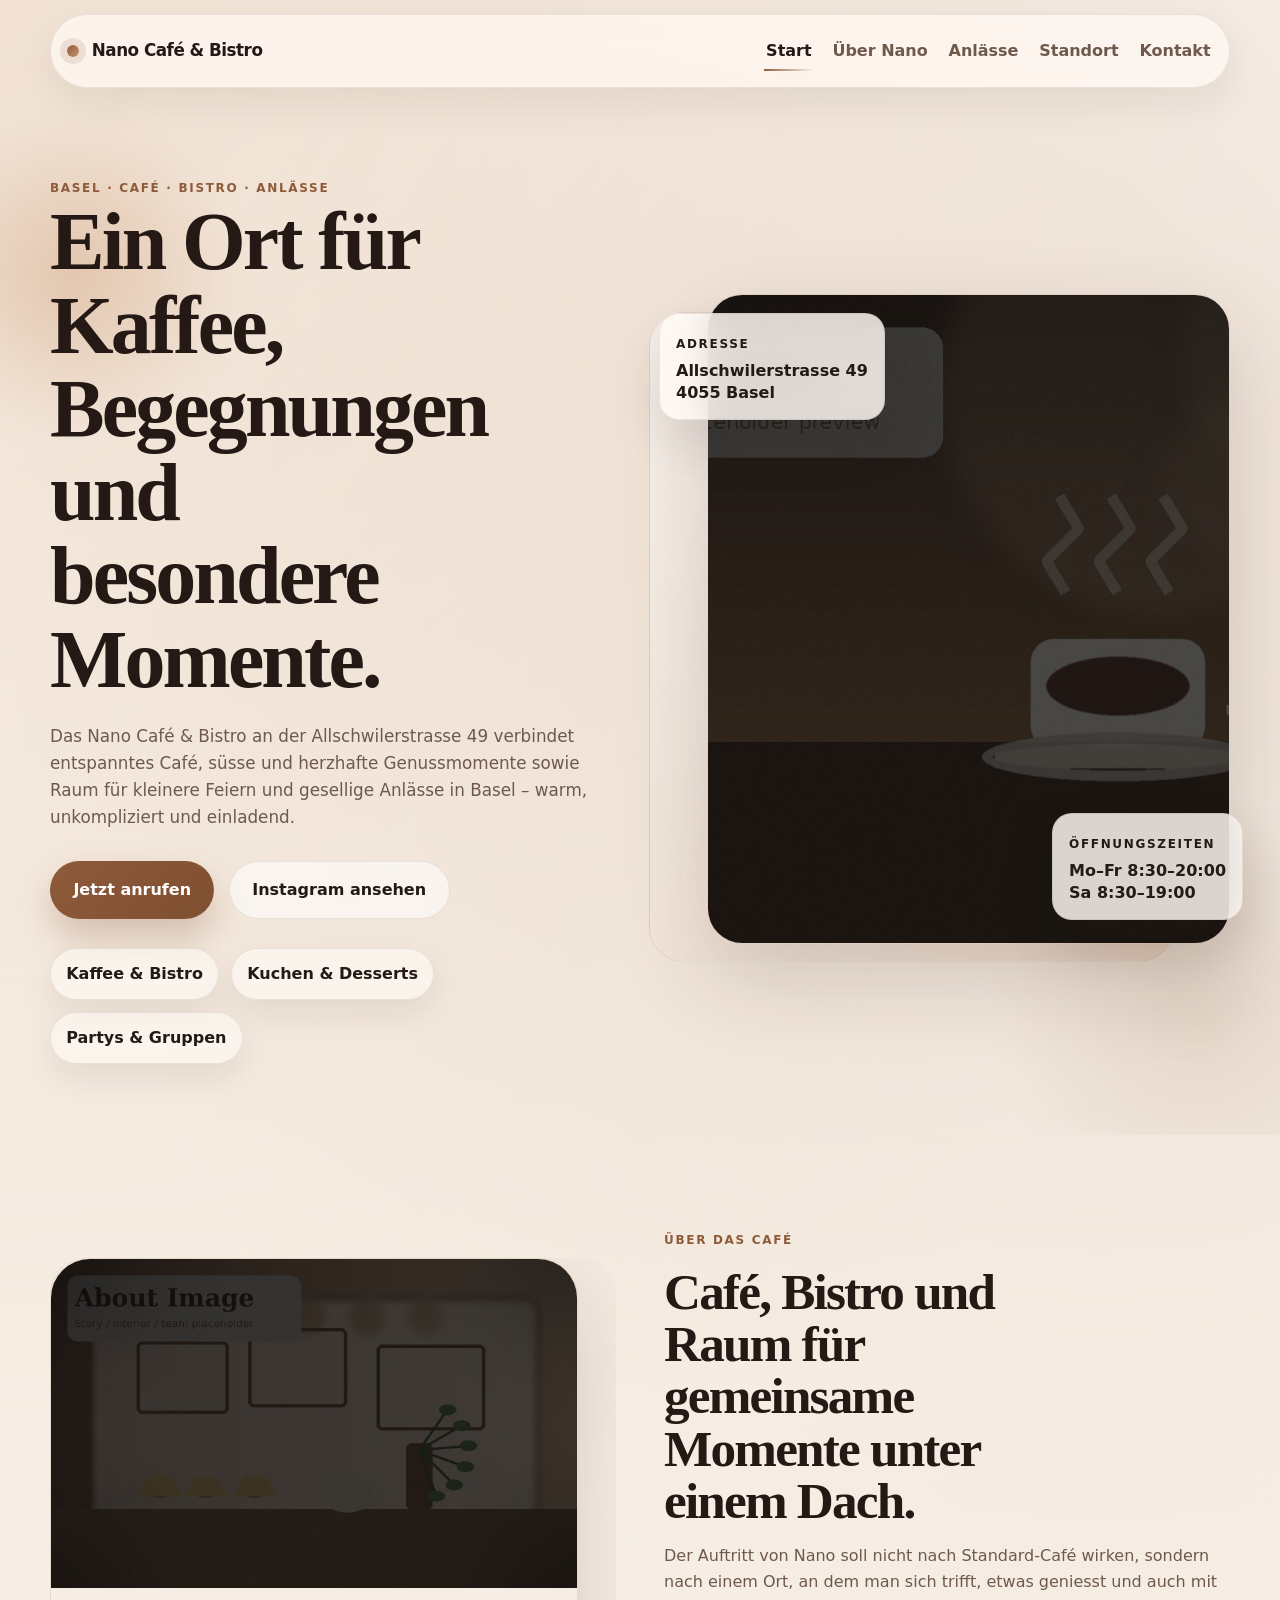
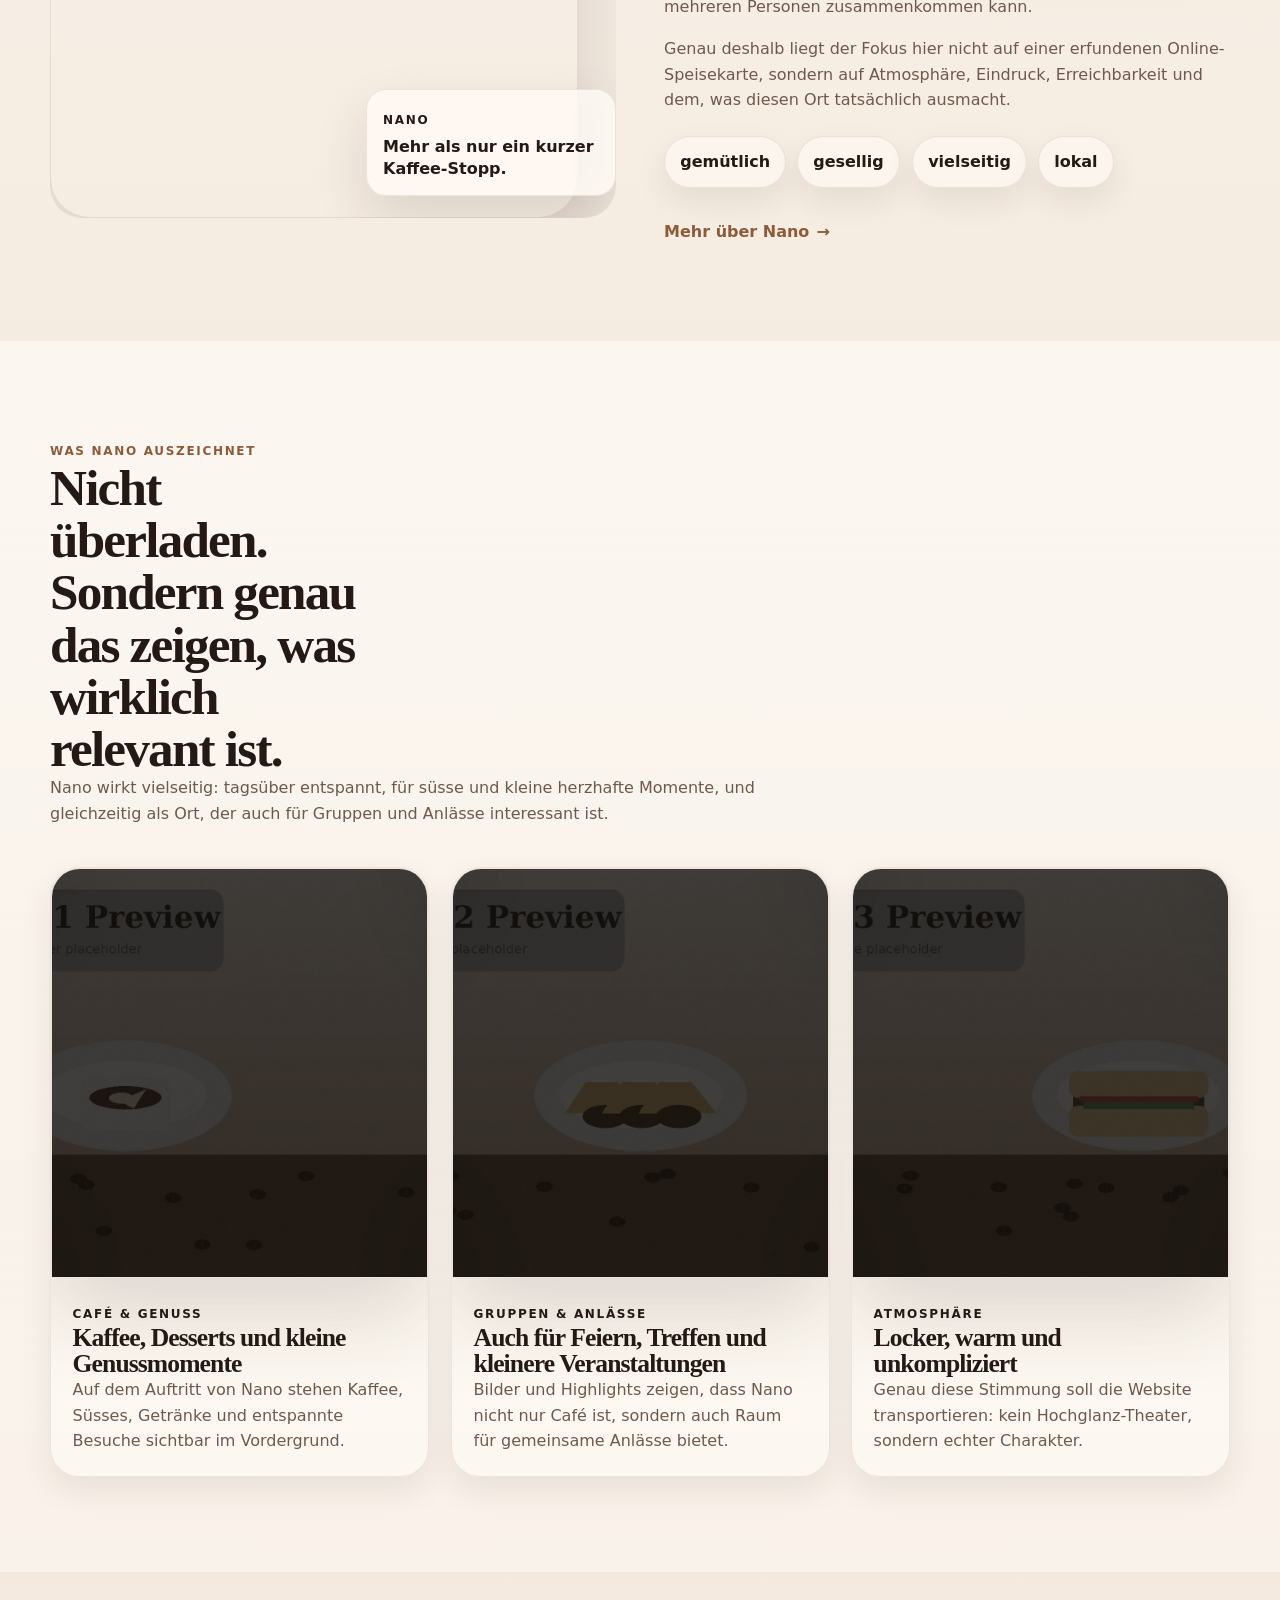
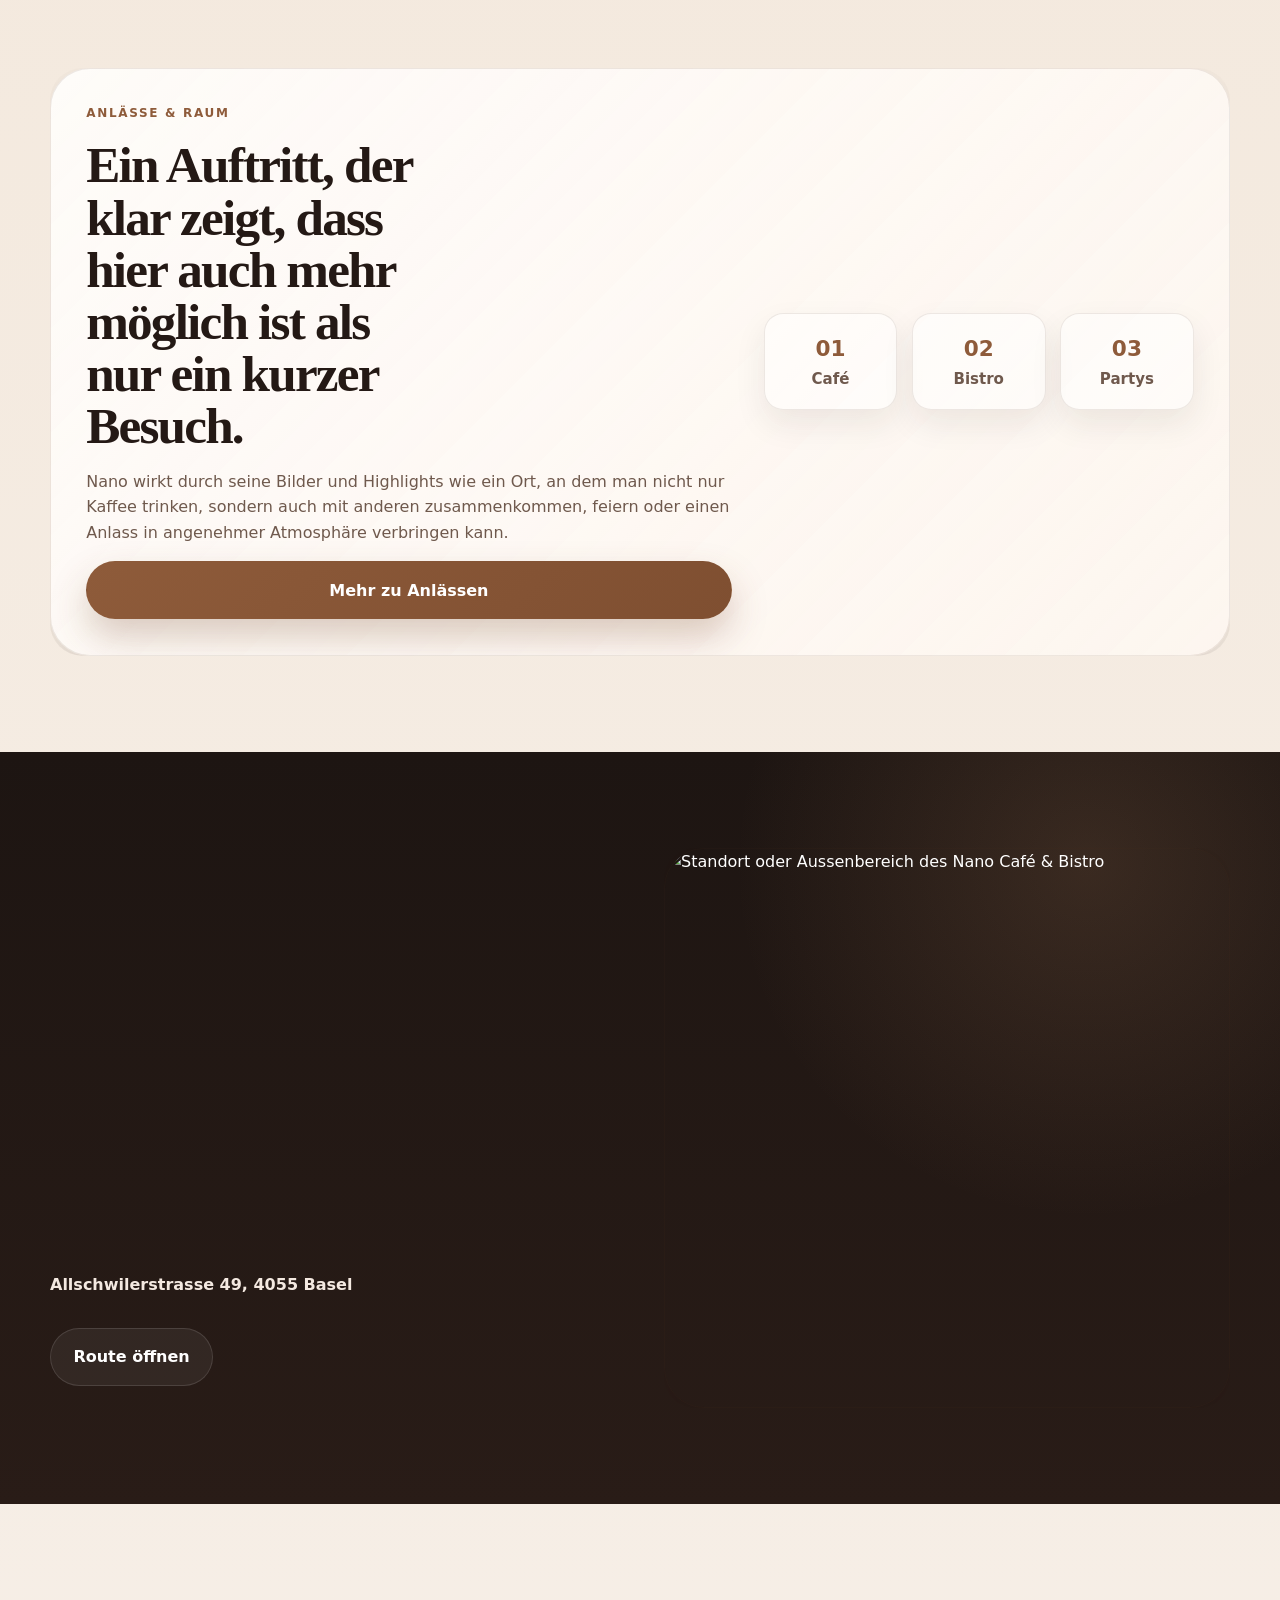
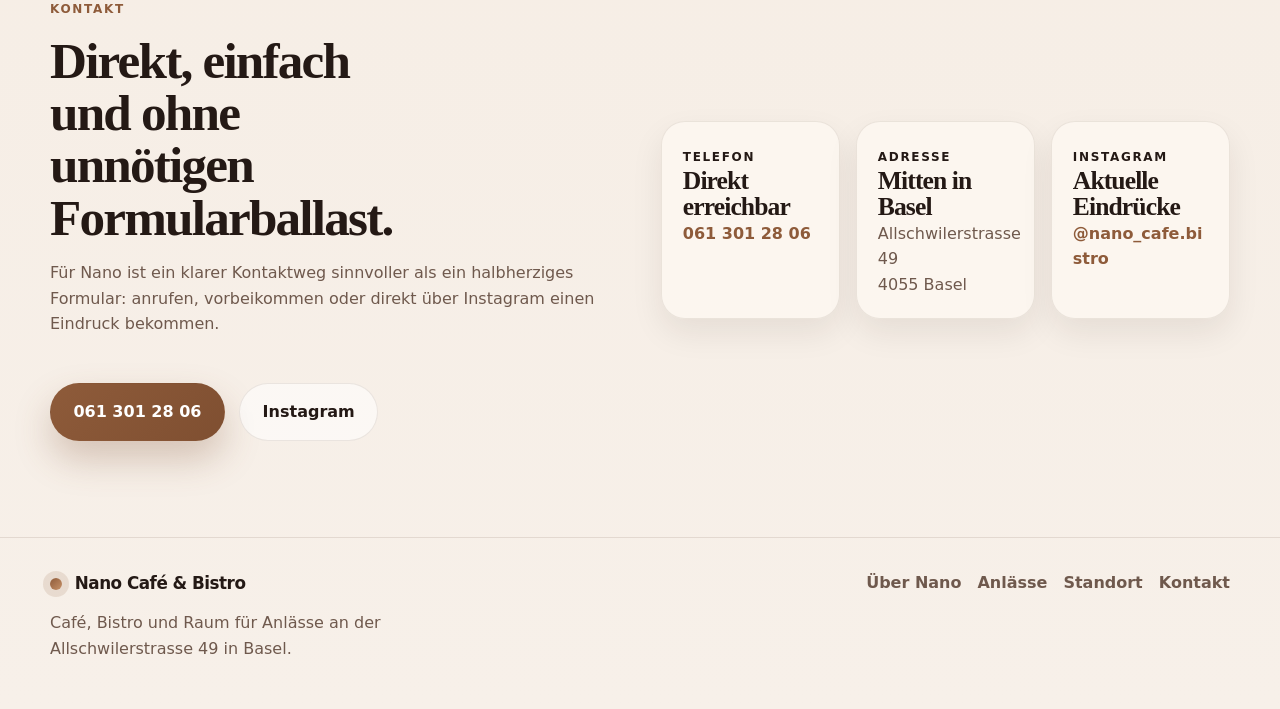
==== commit 2d41612e: "Update index.html" ====
--- a/index.html
+++ b/index.html
@@ -43,7 +43,7 @@
           <span class="eyebrow reveal" data-reveal="fade-up">Basel · Café · Bistro · Anlässe</span>
 
           <h1 class="reveal" data-reveal="fade-up" data-delay="80">
-            Ein Ort für Kaffeeee, Begegnungen und besondere Momente.
+            Ein Ort für Kaffee, Begegnungen und besondere Momente.
           </h1>
 
           <p class="hero-text reveal" data-reveal="fade-up" data-delay="160">
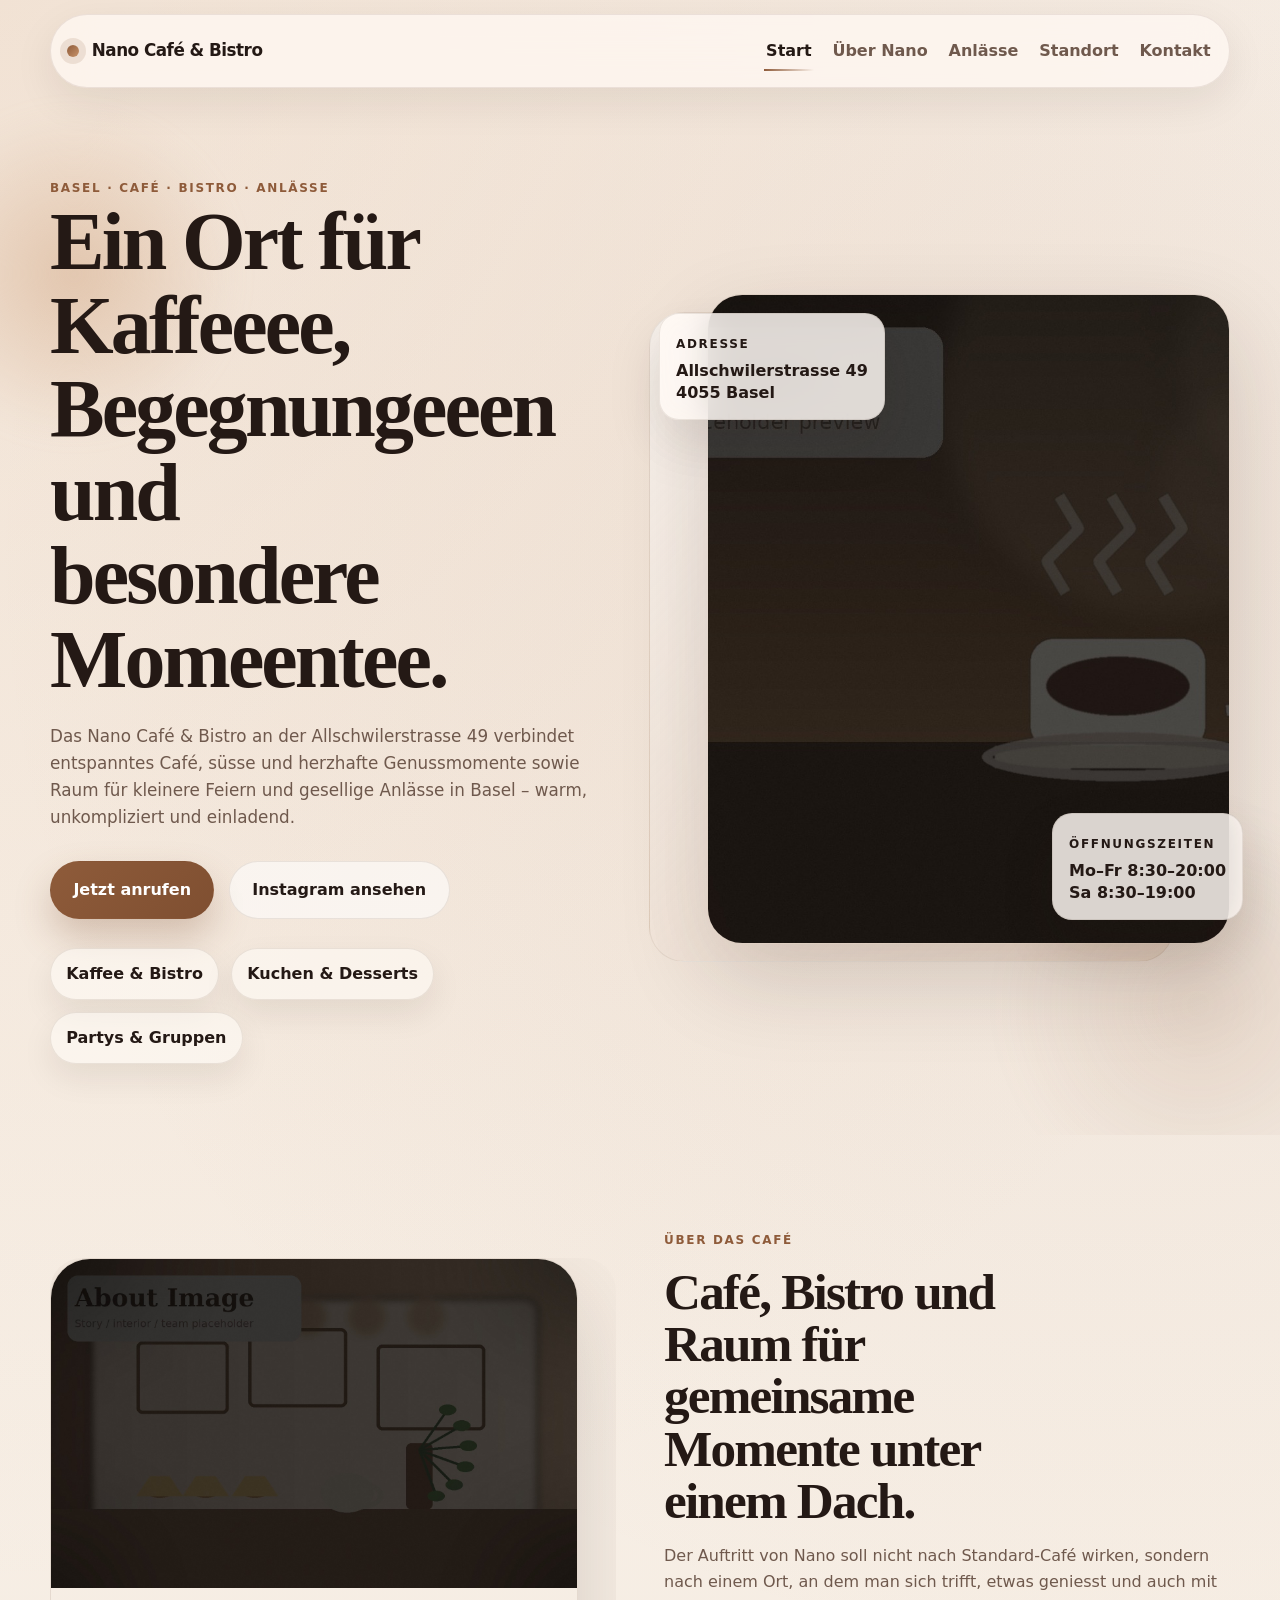
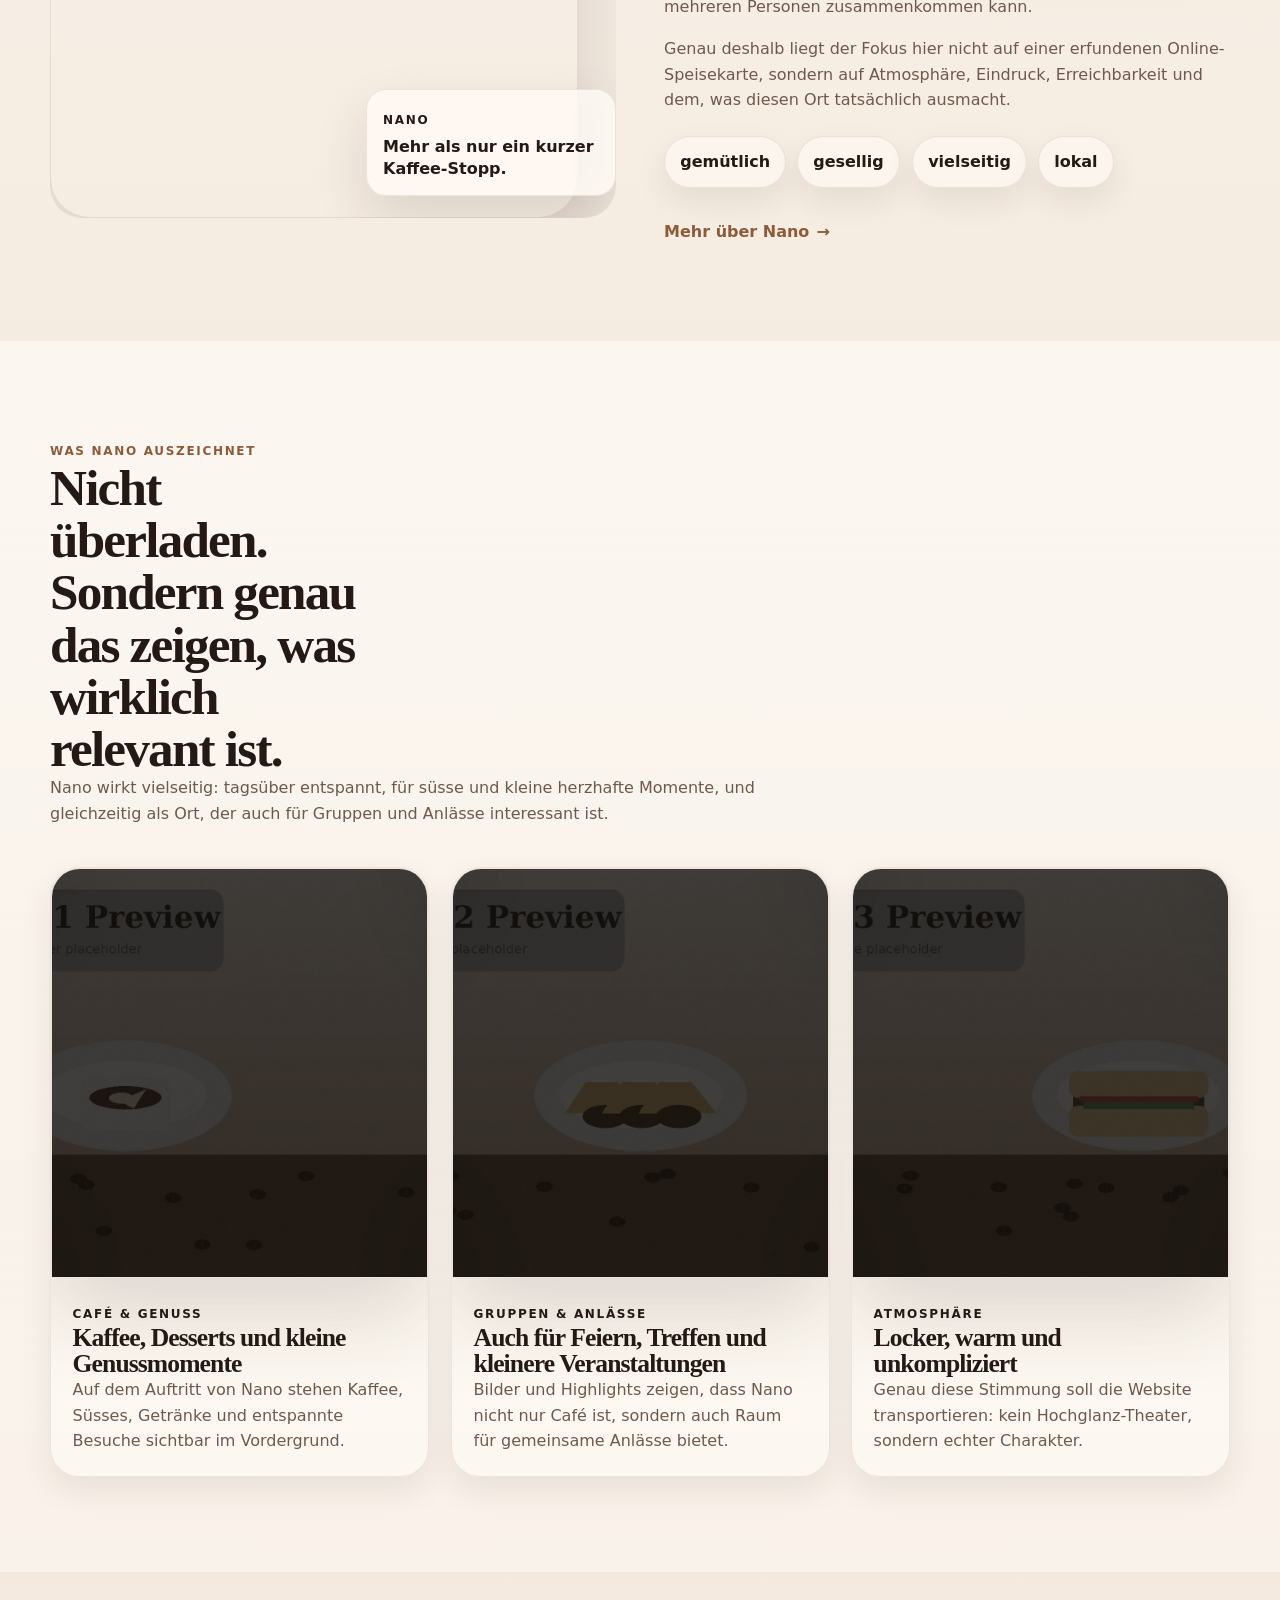
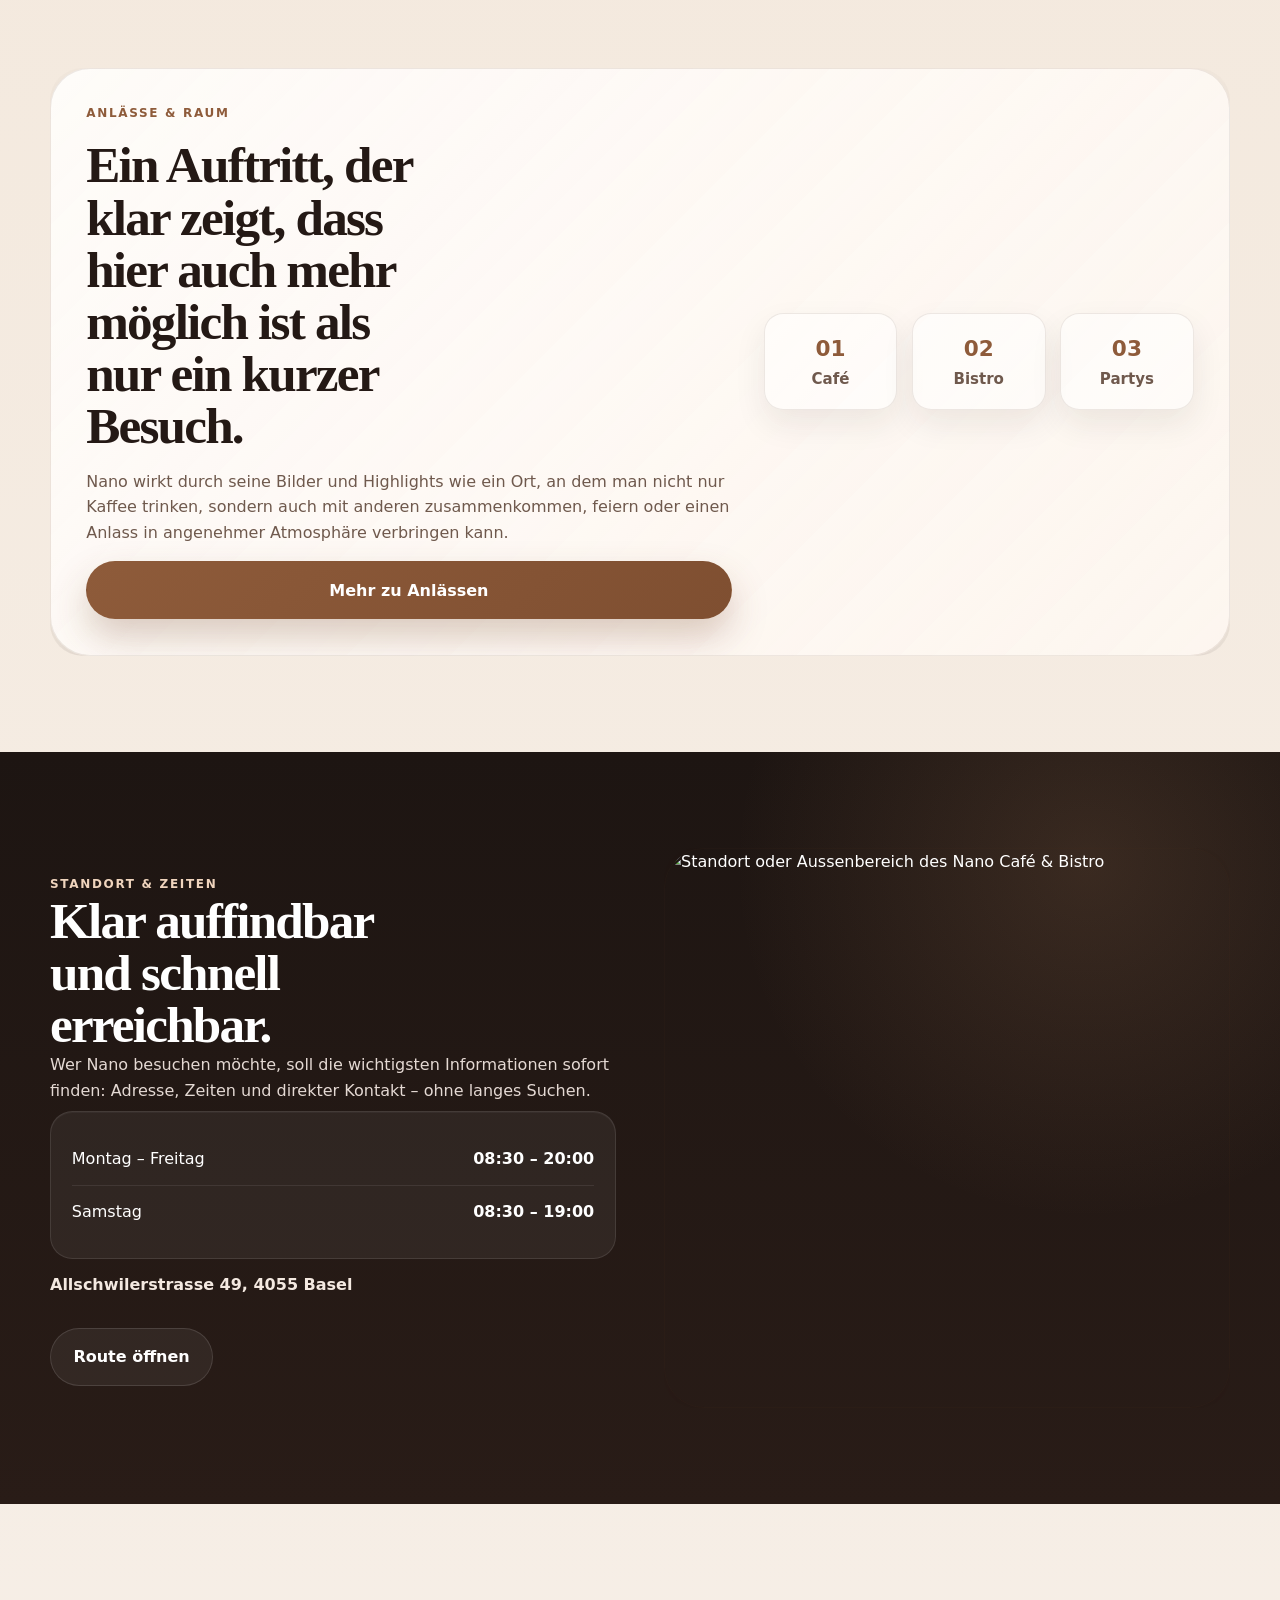
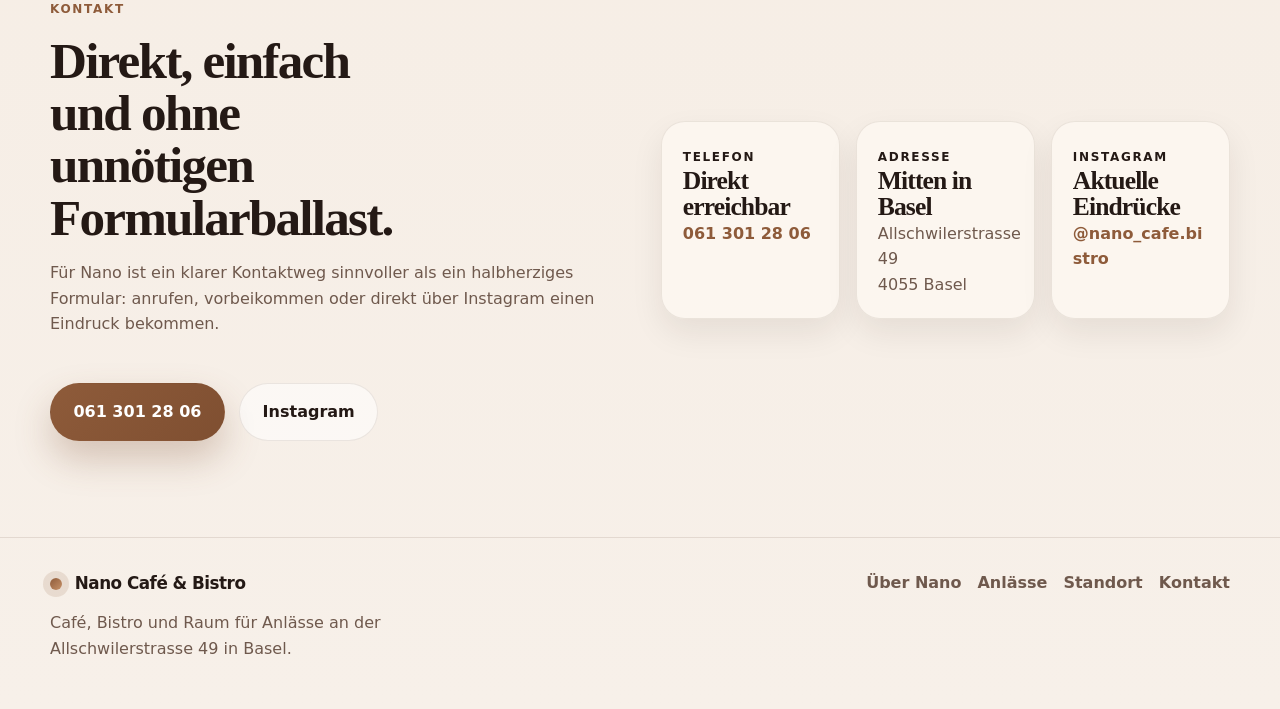
==== commit 922a7df8: "Update index.html" ====
--- a/index.html
+++ b/index.html
@@ -43,7 +43,7 @@
           <span class="eyebrow reveal" data-reveal="fade-up">Basel · Café · Bistro · Anlässe</span>
 
           <h1 class="reveal" data-reveal="fade-up" data-delay="80">
-            Ein Ort für Kaffee, Begegnungen und besondere Momente.
+            Ein Ort für Kaffeeee, Begegnungeeen und besondere Momeentee.
           </h1>
 
           <p class="hero-text reveal" data-reveal="fade-up" data-delay="160">
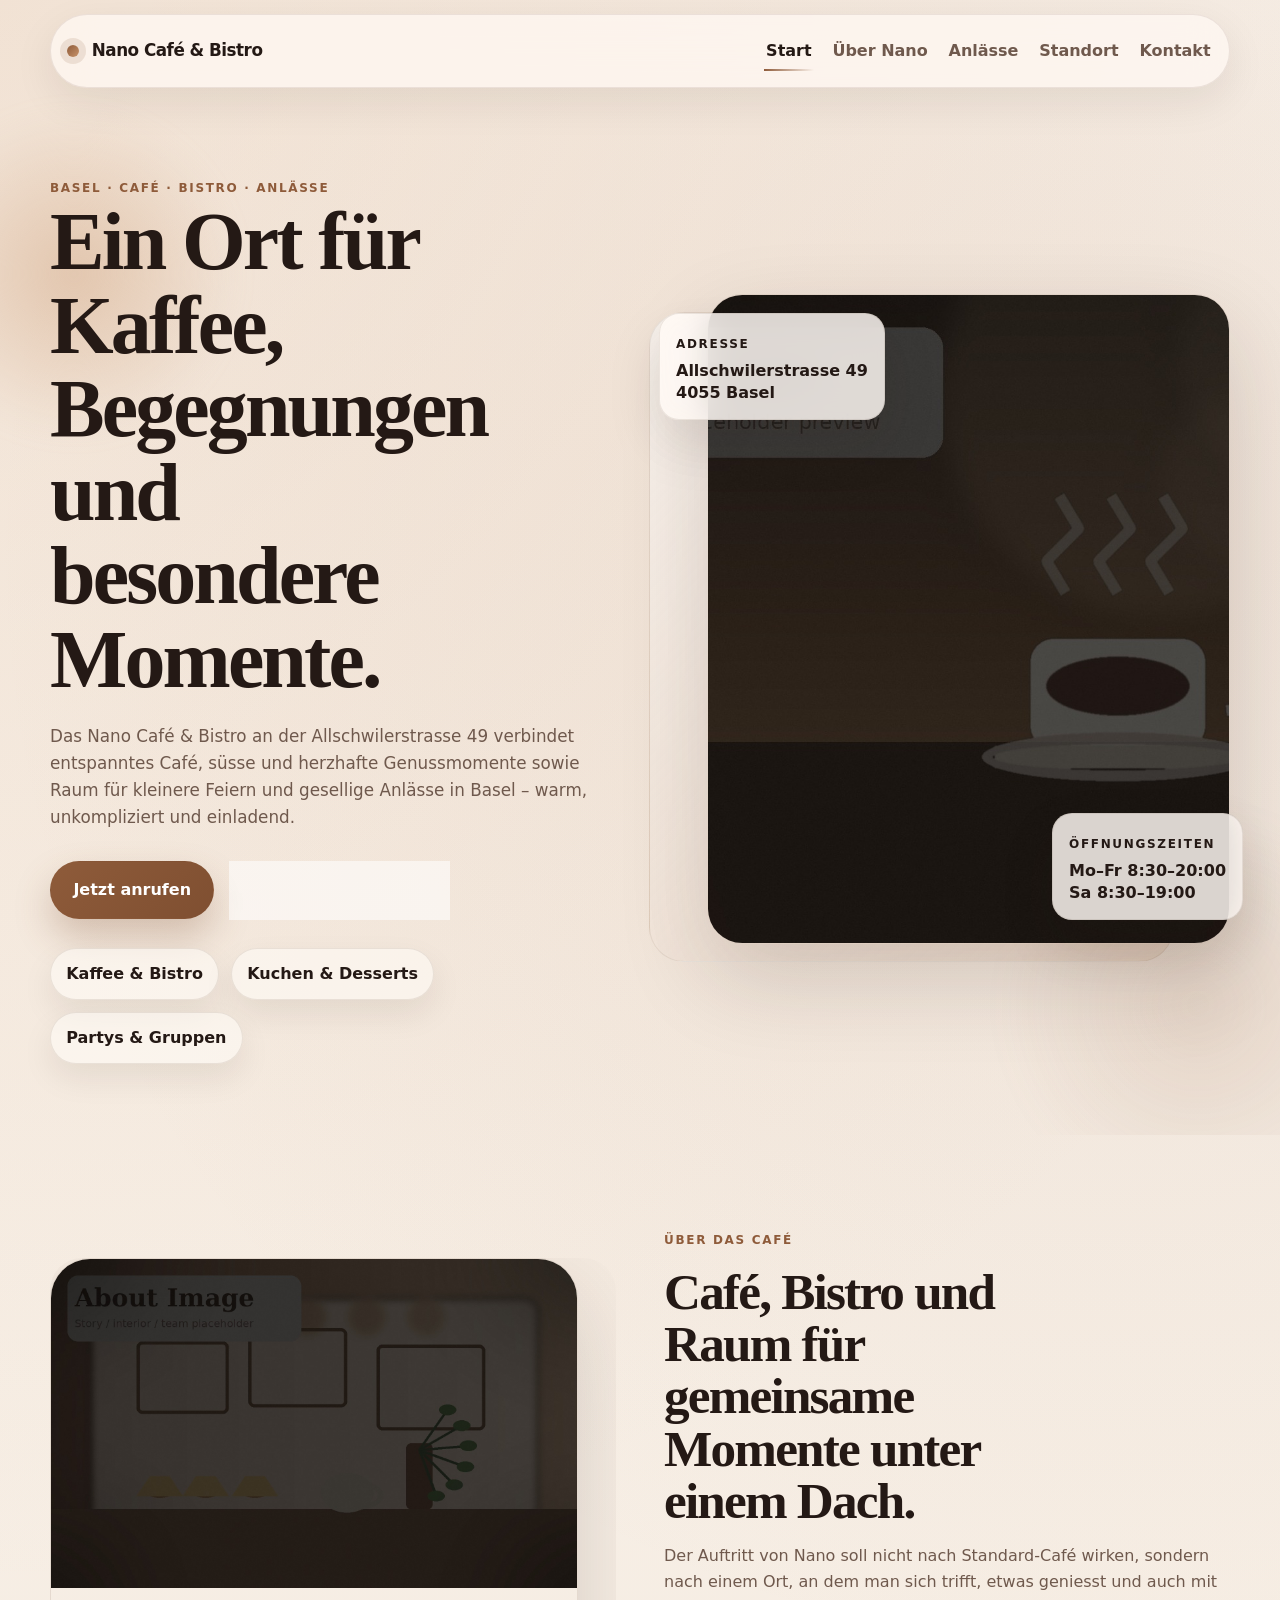
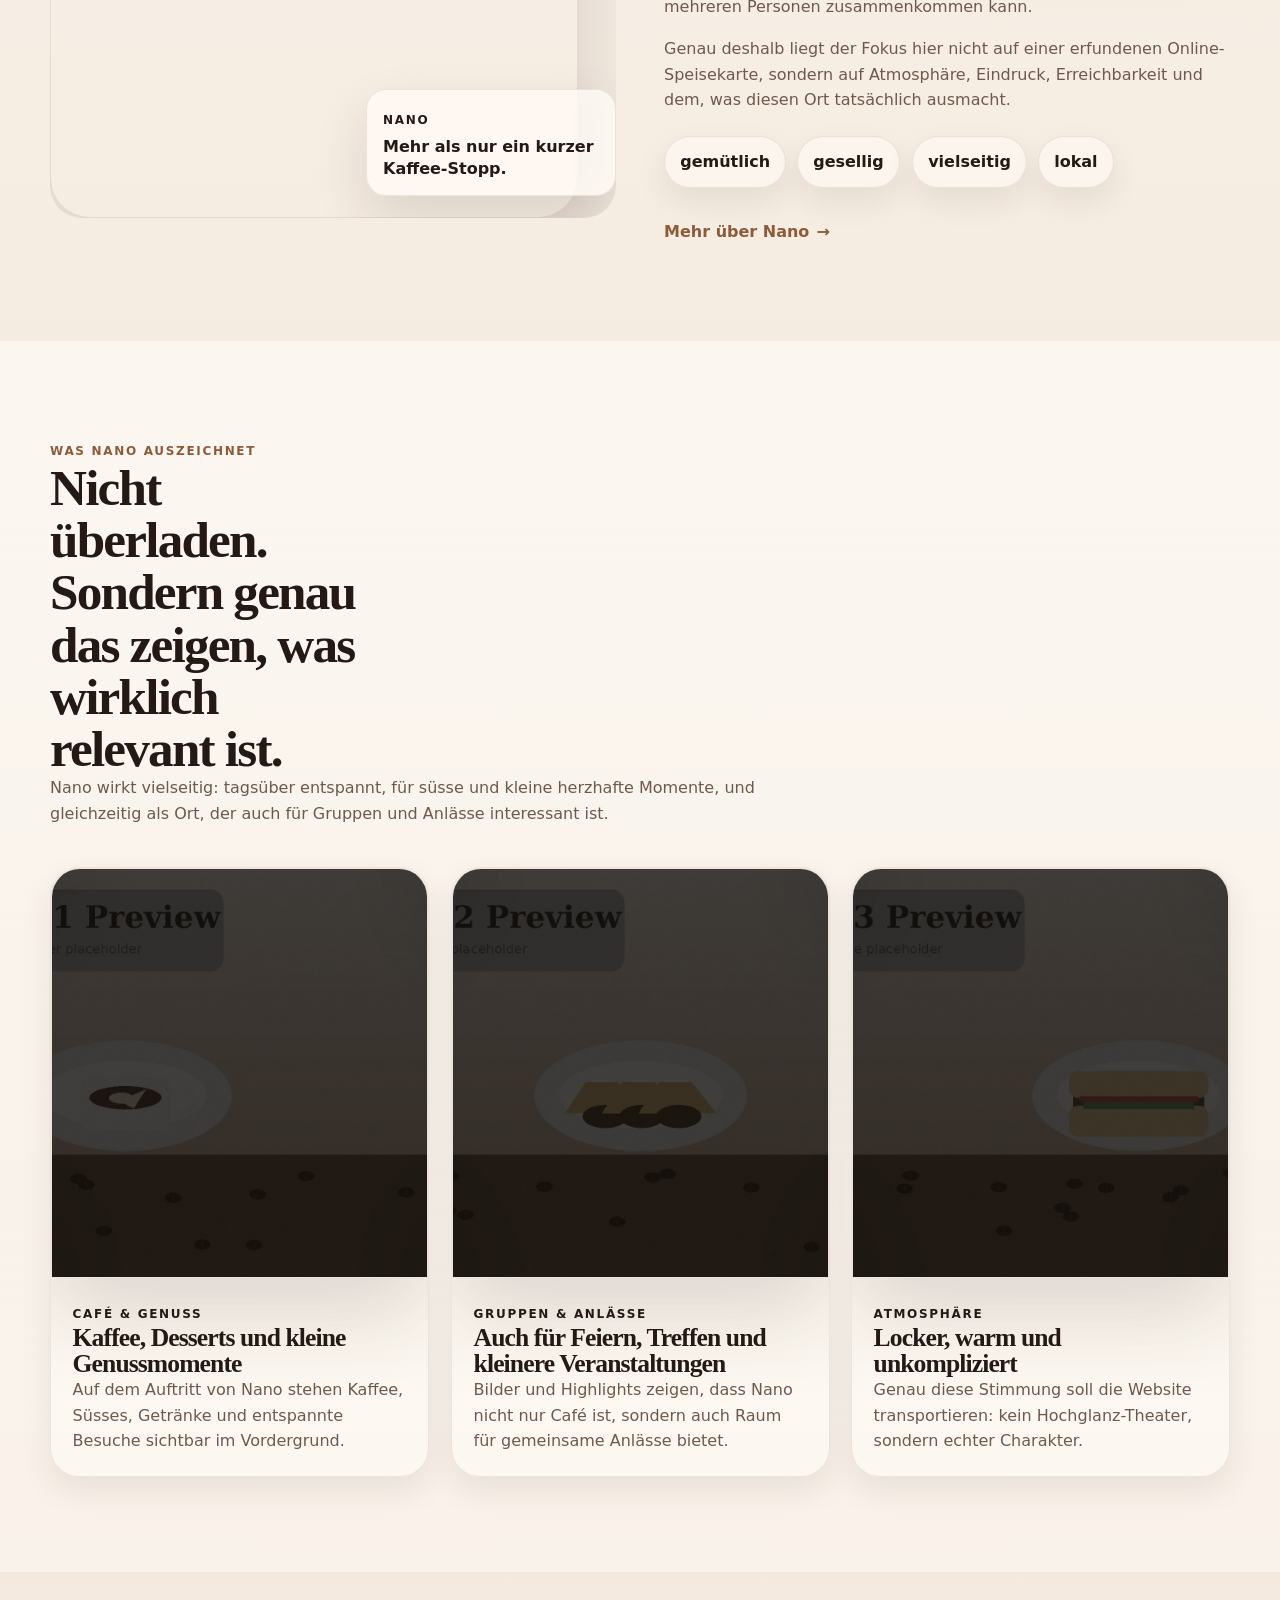
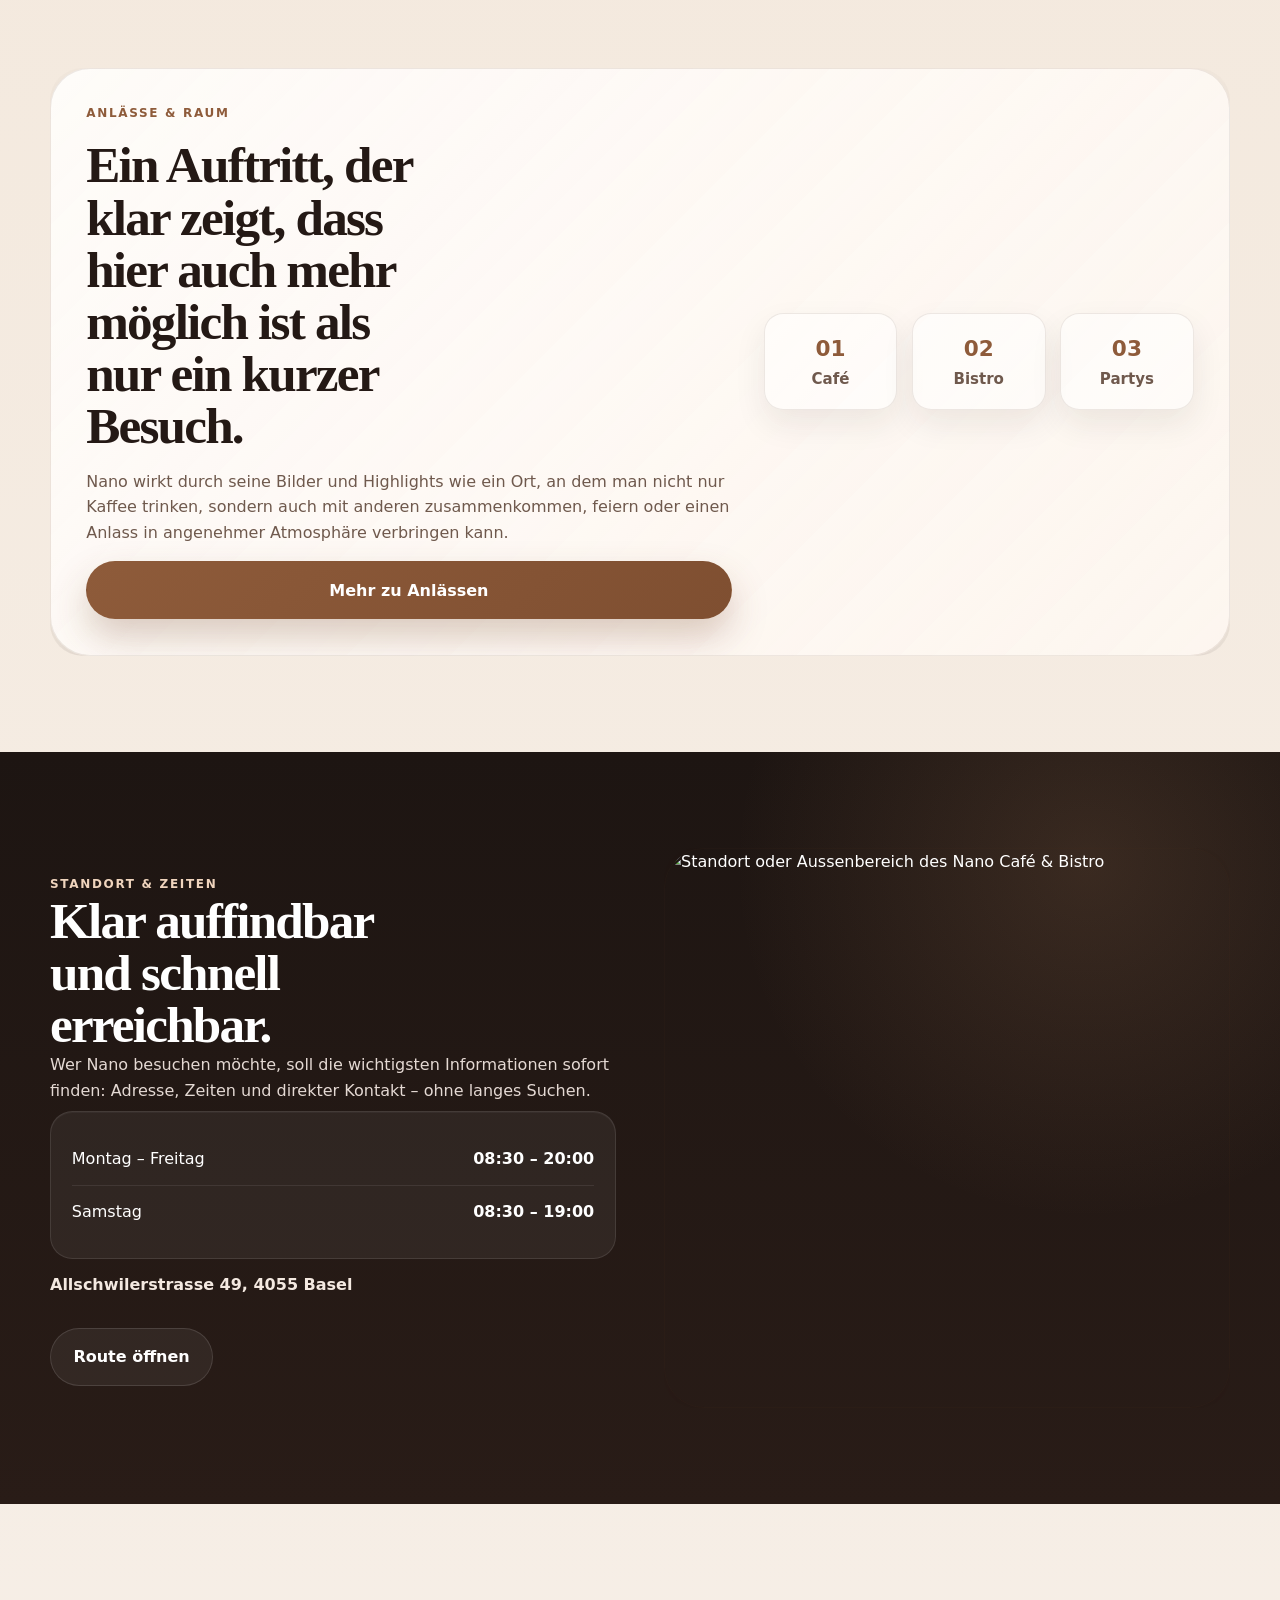
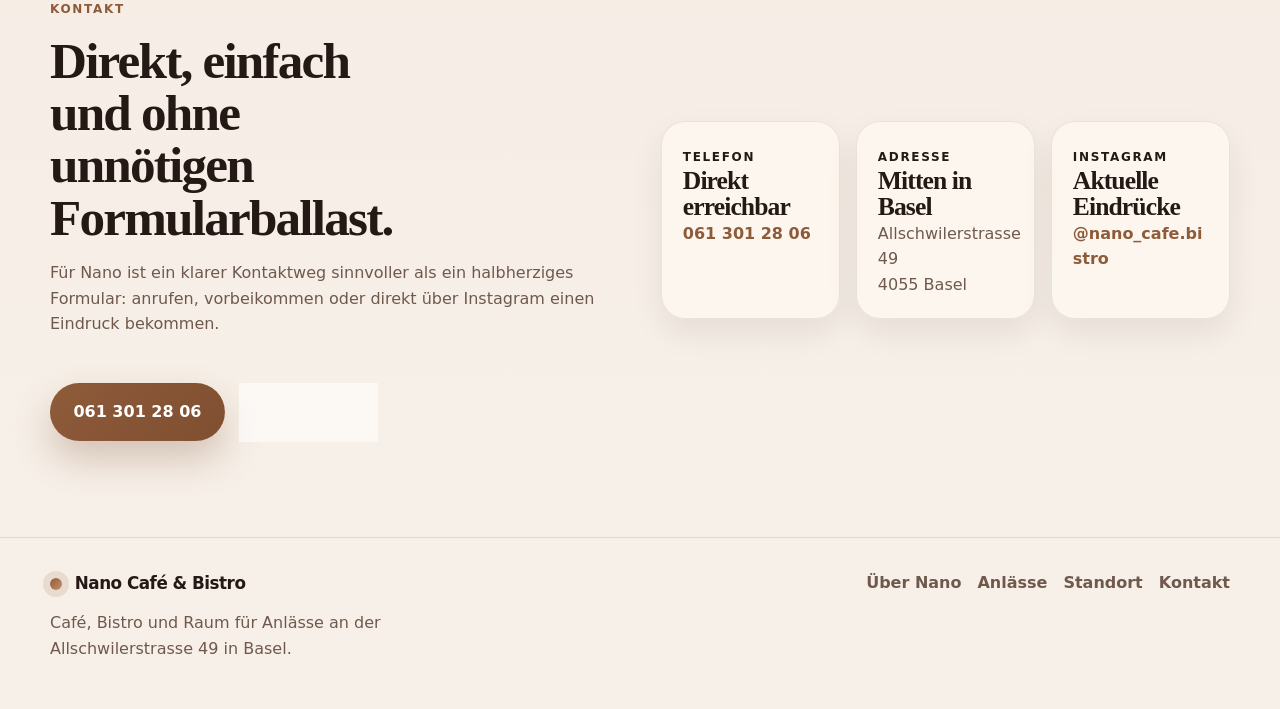
==== commit 7023970e: "Update index.html" ====
--- a/index.html
+++ b/index.html
@@ -43,7 +43,7 @@
           <span class="eyebrow reveal" data-reveal="fade-up">Basel · Café · Bistro · Anlässe</span>
 
           <h1 class="reveal" data-reveal="fade-up" data-delay="80">
-            Ein Ort für Kaffeeee, Begegnungeeen und besondere Momeentee.
+            Ein Ort für Kaffee, Begegnungen und besondere Momente.
           </h1>
 
           <p class="hero-text reveal" data-reveal="fade-up" data-delay="160">
